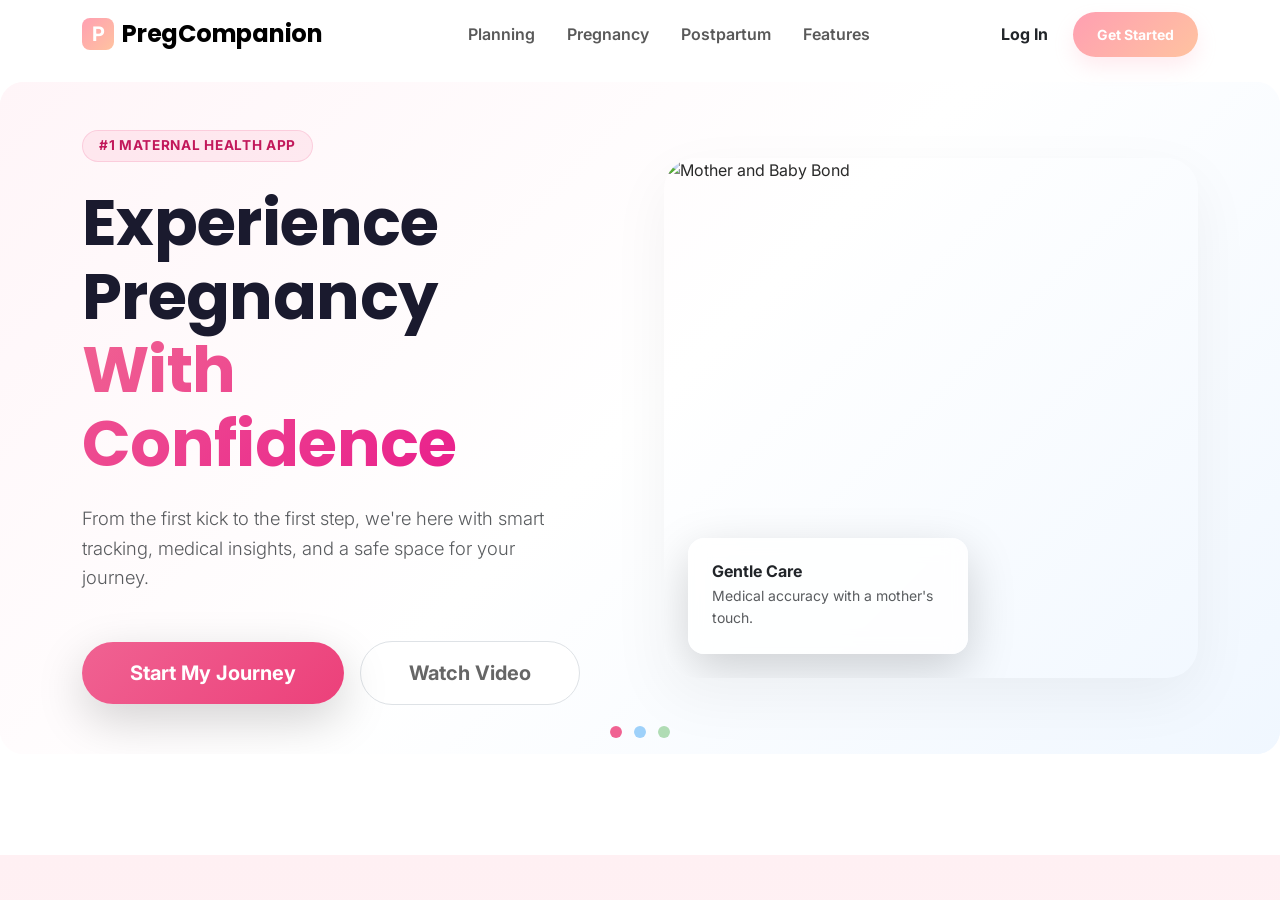
==== index.html @ f3d06909 "folder change" ====
<!DOCTYPE html>
<html lang="en">

<head>
    <meta charset="UTF-8">
    <meta name="viewport" content="width=device-width, initial-scale=1.0">
    <title>PregCompanion | Modern Maternal Health</title>

    <!-- Google Fonts -->
    <link rel="preconnect" href="https://fonts.googleapis.com">
    <link rel="preconnect" href="https://fonts.gstatic.com" crossorigin>
    <link href="https://fonts.googleapis.com/css2?family=Inter:wght@300;400;500;600;700;800&display=swap"
        rel="stylesheet">

    <!-- Stylesheets -->
    <link href="https://cdn.jsdelivr.net/npm/bootstrap@5.3.3/dist/css/bootstrap.min.css" rel="stylesheet">
    <link rel="stylesheet" href="https://cdn.jsdelivr.net/npm/bootstrap-icons@1.11.3/font/bootstrap-icons.min.css">
    <link rel="stylesheet" href="css/styles.css">
    <link rel="stylesheet" href="css/premium-theme.css">
    <link rel="stylesheet" href="css/floating-icons.css">
</head>

<body>
    <!-- Background Assets -->
    <div class="bg-blobs">
        <div class="blob blob-1"></div>
        <div class="blob blob-2"></div>
        <div class="blob blob-3"></div>
    </div>

    <!-- Floating Icons Background -->
    <div class="floating-icons-container">
        <!-- Using images as "3D" elements (or emoji/SVGs styled nicely) -->
        <span class="float-icon">🍼</span>
        <span class="float-icon">🧸</span>
        <span class="float-icon">👶</span>
        <span class="float-icon">🧷</span>
        <span class="float-icon">🦒</span>
        <span class="float-icon">🤱</span>
        <span class="float-icon">👣</span>
        <span class="float-icon">⭐</span>
    </div>

    <!-- Global Loader -->
    <div id="global-loader" class="loader-overlay d-flex">
        <div class="loader-content">
            <div class="loader-circle"></div>
            <div class="loader-text">PregCompanion</div>
        </div>
    </div>

    <!-- Top Navigation Bar (Premium Upgrade) -->
    <nav class="navbar navbar-expand-lg fixed-top navbar-premium px-3 d-none" id="mainNavbar">
        <div class="container-fluid container-nav max-width-1200 px-lg-5">
            <a class="navbar-brand poppins fw-bold site-nav-link d-flex align-items-center gap-2" href="#"
                data-page="home">
                <div class="logo-icon-sm">P</div>
                <span class="fs-4 d-none d-sm-inline">PregCompanion</span>
            </a>

            <button class="navbar-toggler border-0 shadow-none" type="button" data-bs-toggle="collapse"
                data-bs-target="#navbarSupportedContent">
                <i class="bi bi-grid-fill fs-3"></i>
            </button>

            <div class="collapse navbar-collapse" id="navbarSupportedContent">
                <ul class="navbar-nav mx-auto mb-2 mb-lg-0 gap-lg-4">
                    <li class="nav-item">
                        <a class="nav-link fw-semibold site-nav-link active" href="#" data-page="home">Overview</a>
                    </li>
                    <li class="nav-item">
                        <a class="nav-link fw-semibold site-nav-link" href="#" data-page="calendar">Calendar</a>
                    </li>
                    <li class="nav-item">
                        <a class="nav-link fw-semibold site-nav-link" href="#" data-page="tracker">Trackers</a>
                    </li>
                    <li class="nav-item">
                        <a class="nav-link fw-semibold site-nav-link" href="#" data-page="insights">Insights</a>
                    </li>
                    <li class="nav-item">
                        <a class="nav-link fw-semibold site-nav-link" href="#" data-page="resources">Knowledge</a>
                    </li>
                    <li class="nav-item">
                        <a class="nav-link fw-semibold site-nav-link" href="#" data-page="profile">Profile</a>
                    </li>
                </ul>

                <div class="d-flex align-items-center gap-3">
                    <button class="theme-toggle" title="Toggle Theme">
                        <i class="bi bi-moon-stars-fill"></i>
                    </button>
                    <button class="btn btn-premium btn-sm px-4"
                        onclick="if(confirm('Log out and clear session?')){localStorage.clear(); location.reload();}">
                        Log Out
                    </button>
                </div>
            </div>
        </div>
    </nav>



    <!-- Onboarding Overlay -->
    <div id="onboarding-host" class="d-none"
        style="position:fixed;inset:0;z-index:2000;background:var(--bg-color);overflow-y:auto;">

        <!-- Landing Nav (Always Visible) -->
        <nav class="navbar navbar-expand-lg fixed-top navbar-premium scrolled" style="z-index: 2010;">
            <div class="container">
                <a class="navbar-brand fw-bold d-flex align-items-center gap-2" href="#" onclick="obNext(1)">
                    <div class="logo-icon-sm" style="background: var(--primary-gradient); color: white;">P</div>
                    <span class="fs-4 poppins tracking-tight">PregCompanion</span>
                </a>

                <button class="navbar-toggler border-0 shadow-none" type="button" data-bs-toggle="collapse"
                    data-bs-target="#landingNavbar">
                    <span class="navbar-toggler-icon"></span>
                </button>

                <div class="collapse navbar-collapse" id="landingNavbar">
                    <ul class="navbar-nav mx-auto mb-2 mb-lg-0 gap-lg-3">
                        <li class="nav-item">
                            <a class="nav-link fw-semibold" href="javascript:void(0)"
                                onclick="obSelectStageAndNext('planning')">Planning</a>
                        </li>
                        <li class="nav-item">
                            <a class="nav-link fw-semibold" href="javascript:void(0)"
                                onclick="obSelectStageAndNext('pregnancy')">Pregnancy</a>
                        </li>
                        <li class="nav-item">
                            <a class="nav-link fw-semibold" href="javascript:void(0)"
                                onclick="obSelectStageAndNext('postpartum')">Postpartum</a>
                        </li>
                        <li class="nav-item">
                            <a class="nav-link fw-semibold" href="#features-section">Features</a>
                        </li>
                    </ul>

                    <div class="d-flex align-items-center gap-3">
                        <button onclick="obNext(2)"
                            class="btn btn-link text-decoration-none fw-bold text-dark p-0 me-2">Log In</button>
                        <button onclick="obNext(2)" class="btn btn-premium btn-sm px-4">Get Started</button>
                    </div>
                </div>
            </div>
        </nav>

        <!-- Step 1: Landing Page (Full Width) -->
        <div class="onboarding-step w-100" id="ob-step-1">



            <!-- Hero Section (Split Layout Carousel) -->
            <header class="hero-wrapper site-page"
                style="min-height:95vh; padding-top: 60px; display: flex; align-items: center; background: white;">

                <div id="obHeroCarousel" class="carousel slide carousel-fade w-100 h-100" data-bs-ride="carousel">
                    <div class="carousel-indicators" style="bottom: -10px;">
                        <button type="button" data-bs-target="#obHeroCarousel" data-bs-slide-to="0" class="active"
                            aria-current="true"
                            style="background-color: #f06292; width: 12px; height: 12px; border-radius: 50%; margin: 0 6px;"></button>
                        <button type="button" data-bs-target="#obHeroCarousel" data-bs-slide-to="1"
                            style="background-color: #42a5f5; width: 12px; height: 12px; border-radius: 50%; margin: 0 6px;"></button>
                        <button type="button" data-bs-target="#obHeroCarousel" data-bs-slide-to="2"
                            style="background-color: #66bb6a; width: 12px; height: 12px; border-radius: 50%; margin: 0 6px;"></button>
                    </div>

                    <div class="carousel-inner h-100">
                        <!-- Slide 1 -->
                        <div class="carousel-item active"
                            style="background: linear-gradient(135deg, #fff5f8 0%, #ffffff 50%, #f0f7ff 100%);">
                            <div class="container">
                                <div class="row align-items-center g-5 py-5" style="min-height: 80vh;">
                                    <div class="col-lg-6 text-start">
                                        <div class="d-inline-block px-3 py-1 rounded-pill mb-4 reveal-text"
                                            style="background:rgba(240, 98, 146, 0.1);color:#c2185b;font-size:0.85rem;font-weight:700;letter-spacing:0.05em; border: 1px solid rgba(240, 98, 146, 0.2);">
                                            #1 MATERNAL HEALTH APP</div>
                                        <h1 class="display-3 fw-bold mb-4 reveal-text reveal-delay-1"
                                            style="color:#1a1a2e;line-height:1.15;">
                                            Experience Pregnancy
                                            <br><span
                                                style="background:linear-gradient(135deg,#f06292,#e91e8c);-webkit-background-clip:text;-webkit-text-fill-color:transparent;">With
                                                Confidence</span>
                                        </h1>
                                        <p class="lead text-muted mb-5 pe-lg-5 reveal-text reveal-delay-2"
                                            style="font-size: 1.15rem; line-height: 1.6;">From the first kick to the
                                            first step,
                                            we're here with smart tracking, medical insights, and a safe space for your
                                            journey.</p>
                                        <div
                                            class="d-flex gap-3 flex-wrap align-items-center reveal-text reveal-delay-3">
                                            <button onclick="obNext(2)"
                                                class="btn btn-lg text-white rounded-pill px-5 py-3 shadow-lg btn-shimmer"
                                                style="background:linear-gradient(135deg,#f06292,#ec407a);border:none; font-weight: 700;">Start
                                                My Journey</button>
                                            <button class="btn btn-lg btn-white border rounded-pill px-5 py-3 fw-bold"
                                                style="color: #666;">Watch
                                                Video</button>
                                        </div>
                                    </div>
                                    <div class="col-lg-6 d-none d-lg-block">
                                        <div class="shadow-premium overflow-hidden rounded-5 position-relative"
                                            style="height: 520px;">
                                            <img src="https://img.freepik.com/free-photo/trimester-pregnant-woman_53876-139514.jpg"
                                                class="d-block w-100 h-100 object-fit-cover" alt="Mother and Baby Bond">
                                            <div class="position-absolute bottom-0 start-0 m-4 p-4 glass-card rounded-4 border-0 shadow-lg"
                                                style="max-width: 280px; background: rgba(255, 255, 255, 0.8); backdrop-filter: blur(10px);">
                                                <h6 class="fw-bold mb-1 text-dark">Gentle Care</h6>
                                                <p class="small mb-0 text-muted">Medical accuracy with a mother's touch.
                                                </p>
                                            </div>
                                        </div>
                                    </div>
                                </div>
                            </div>
                        </div>

                        <!-- Slide 2 -->
                        <div class="carousel-item"
                            style="background: linear-gradient(135deg, #f0f7ff 0%, #ffffff 50%, #fff5f8 100%);">
                            <div class="container">
                                <div class="row align-items-center g-5 py-5" style="min-height: 80vh;">
                                    <div class="col-lg-6 text-start">
                                        <div class="d-inline-block px-3 py-1 rounded-pill mb-4"
                                            style="background:rgba(66, 165, 245, 0.1);color:#1976d2;font-size:0.85rem;font-weight:700;letter-spacing:0.05em; border: 1px solid rgba(66, 165, 245, 0.2);">
                                            PERSONALIZED TRACKING</div>
                                        <h1 class="display-3 fw-bold mb-4" style="color:#1a1a2e;line-height:1.15;">Track
                                            Your Journey
                                            <br><span
                                                style="background:linear-gradient(135deg,#42a5f5,#1976d2);-webkit-background-clip:text;-webkit-text-fill-color:transparent;">With
                                                Precision</span>
                                        </h1>
                                        <p class="lead text-muted mb-5 pe-lg-5"
                                            style="font-size: 1.15rem; line-height: 1.6;">Follow your baby's growth
                                            week-by-week
                                            with beautiful imagery and medically-accurate updates tailored to your
                                            unique stage.</p>
                                        <div class="d-flex gap-3 flex-wrap align-items-center">
                                            <button onclick="obNext(2)"
                                                class="btn btn-lg text-white rounded-pill px-5 py-3 shadow-lg"
                                                style="background:linear-gradient(135deg,#1976d2,#1565c0);border:none; font-weight: 700;">Explore
                                                Features</button>
                                            <button class="btn btn-lg btn-white border rounded-pill px-5 py-3 fw-bold"
                                                style="color: #666;">See
                                                UI Demo</button>
                                        </div>
                                    </div>
                                    <div class="col-lg-6 d-none d-lg-block">
                                        <div class="shadow-premium overflow-hidden rounded-5 position-relative"
                                            style="height: 520px;">
                                            <img src="https://images.unsplash.com/photo-1519689680058-324335c77eba?auto=format&fit=crop&w=1200&q=80"
                                                class="d-block w-100 h-100 object-fit-cover" alt="Pregnancy Journey">
                                            <div class="position-absolute bottom-0 start-0 m-4 p-4 glass-card rounded-4 border-0 shadow-lg"
                                                style="max-width: 280px; background: rgba(255, 255, 255, 0.8); backdrop-filter: blur(10px);">
                                                <h6 class="fw-bold mb-1 text-dark">Your Journey</h6>
                                                <p class="small mb-0 text-muted">Every milestone, beautifully tracked.
                                                </p>
                                            </div>
                                        </div>
                                    </div>
                                </div>
                            </div>
                        </div>

                        <!-- Slide 3 -->
                        <div class="carousel-item"
                            style="background: linear-gradient(135deg, #f1f8e9 0%, #ffffff 50%, #f0f7ff 100%);">
                            <div class="container">
                                <div class="row align-items-center g-5 py-5" style="min-height: 80vh;">
                                    <div class="col-lg-6 text-start">
                                        <div class="d-inline-block px-3 py-1 rounded-pill mb-4"
                                            style="background:rgba(102, 187, 106, 0.1);color:#2e7d32;font-size:0.85rem;font-weight:700;letter-spacing:0.05em; border: 1px solid rgba(102, 187, 106, 0.2);">
                                            TRUSTED CLINICAL DATA</div>
                                        <h1 class="display-3 fw-bold mb-4" style="color:#1a1a2e;line-height:1.15;">
                                            Expert
                                            Guidance
                                            <br><span
                                                style="background:linear-gradient(135deg,#66bb6a,#2e7d32);-webkit-background-clip:text;-webkit-text-fill-color:transparent;">For
                                                Peace of Mind</span>
                                        </h1>
                                        <p class="lead text-muted mb-5 pe-lg-5"
                                            style="font-size: 1.15rem; line-height: 1.6;">Access professional health
                                            advice and
                                            maintain a secure health vault for your scans and lab reports throughout
                                            your entire journey.</p>
                                        <div class="d-flex gap-3 flex-wrap align-items-center">
                                            <button onclick="obNext(2)"
                                                class="btn btn-lg text-white rounded-pill px-5 py-3 shadow-lg"
                                                style="background:linear-gradient(135deg,#2e7d32,#1b5e20);border:none; font-weight: 700;">Get
                                                Started Now</button>
                                            <button class="btn btn-lg btn-white border rounded-pill px-5 py-3 fw-bold"
                                                style="color: #666;">Clinical
                                                FAQ</button>
                                        </div>
                                    </div>
                                    <div class="col-lg-6 d-none d-lg-block">
                                        <div class="shadow-premium overflow-hidden rounded-5 position-relative"
                                            style="height: 520px;">
                                            <img src="https://img.freepik.com/free-vector/hand-drawn-fetal-development-infographic_23-2149204358.jpg"
                                                class="d-block w-100 h-100 object-fit-cover" alt="Clinical Insight">
                                            <div class="position-absolute bottom-0 start-0 m-4 p-4 glass-card rounded-4 border-0 shadow-lg"
                                                style="max-width: 280px; background: rgba(255, 255, 255, 0.8); backdrop-filter: blur(10px);">
                                                <h6 class="fw-bold mb-1 text-dark">Clinical Insight</h6>
                                                <p class="small mb-0 text-muted">Trusted by professionals, loved by
                                                    families.</p>
                                            </div>
                                        </div>
                                    </div>
                                </div>
                            </div>
                        </div>
                    </div>
                </div>
            </header>

            <!-- Free Tools Section -->
            <section class="py-5" style="background: linear-gradient(to bottom, #fff0f3 0%, #ffffff 100%);">
                <div class="container py-4">
                    <div class="text-center mb-5">
                        <h2 class="fw-bold mb-2">Free Pregnancy Tools</h2>
                        <p class="text-muted">Smart calculators you can use instantly.</p>
                    </div>
                    <div class="row g-4 justify-content-center">
                        <div class="col-6 col-md-4 col-lg-3">
                            <div class="bg-white p-4 rounded-4 shadow-sm text-center h-100 tool-card-glow"
                                onclick="Companion.UI.Calculators.DueDate.open()"
                                style="cursor:pointer; transition: transform 0.2s;"
                                onmouseover="this.style.transform='translateY(-5px)'"
                                onmouseout="this.style.transform='translateY(0)'">
                                <div class="mb-3 text-primary d-inline-block p-3 rounded-circle bg-soft-primary">
                                    <i class="bi bi-calendar-event fs-2"></i>
                                </div>
                                <h5 class="fw-bold text-dark mb-1">Due Date</h5>
                                <div class="small text-muted">Find your EDD</div>
                            </div>
                        </div>
                        <div class="col-6 col-md-4 col-lg-3">
                            <div class="bg-white p-4 rounded-4 shadow-sm text-center h-100 tool-card-glow"
                                onclick="Companion.UI.Calculators.Ovulation.open()"
                                style="cursor:pointer; transition: transform 0.2s;"
                                onmouseover="this.style.transform='translateY(-5px)'"
                                onmouseout="this.style.transform='translateY(0)'">
                                <div class="mb-3 text-purple d-inline-block p-3 rounded-circle bg-soft-purple">
                                    <i class="bi bi-flower1 fs-2"></i>
                                </div>
                                <h5 class="fw-bold text-dark mb-1">Ovulation</h5>
                                <div class="small text-muted">Fertile window</div>
                            </div>
                        </div>
                        <div class="col-6 col-md-4 col-lg-3">
                            <div class="bg-white p-4 rounded-4 shadow-sm text-center h-100 tool-card-glow"
                                onclick="Companion.UI.Calculators.Weight.open()"
                                style="cursor:pointer; transition: transform 0.2s;"
                                onmouseover="this.style.transform='translateY(-5px)'"
                                onmouseout="this.style.transform='translateY(0)'">
                                <div class="mb-3 text-success d-inline-block p-3 rounded-circle bg-soft-success">
                                    <i class="bi bi-speedometer2 fs-2"></i>
                                </div>
                                <h5 class="fw-bold text-dark mb-1">Weight Gain</h5>
                                <div class="small text-muted">BMI Tracker</div>
                            </div>
                        </div>
                        <div class="col-6 col-md-4 col-lg-3">
                            <div class="bg-white p-4 rounded-4 shadow-sm text-center h-100 tool-card-glow"
                                onclick="Companion.UI.Calculators.Contraction.open()"
                                style="cursor:pointer; transition: transform 0.2s;"
                                onmouseover="this.style.transform='translateY(-5px)'"
                                onmouseout="this.style.transform='translateY(0)'">
                                <div class="mb-3 text-danger d-inline-block p-3 rounded-circle bg-soft-danger">
                                    <i class="bi bi-stopwatch fs-2"></i>
                                </div>
                                <h5 class="fw-bold text-dark mb-1">Timer</h5>
                                <div class="small text-muted">Contractions</div>
                            </div>
                        </div>
                        <div class="col-6 col-md-4 col-lg-3">
                            <div class="bg-white p-4 rounded-4 shadow-sm text-center h-100 tool-card-glow"
                                onclick="Companion.UI.Calculators.WeekTracker.open()"
                                style="cursor:pointer; transition: transform 0.2s;"
                                onmouseover="this.style.transform='translateY(-5px)'"
                                onmouseout="this.style.transform='translateY(0)'">
                                <div class="mb-3 text-purple d-inline-block p-3 rounded-circle bg-soft-purple"
                                    style="color:#9c27b0 !important;">
                                    <i class="bi bi-clock-history fs-2"></i>
                                </div>
                                <h5 class="fw-bold text-dark mb-1">Week Tracker</h5>
                                <div class="small text-muted">Ages & Stages</div>
                            </div>
                        </div>
                        <div class="col-6 col-md-4 col-lg-3">
                            <div class="bg-white p-4 rounded-4 shadow-sm text-center h-100 tool-card-glow"
                                onclick="Companion.UI.Calculators.IVF.open()"
                                style="cursor:pointer; transition: transform 0.2s;"
                                onmouseover="this.style.transform='translateY(-5px)'"
                                onmouseout="this.style.transform='translateY(0)'">
                                <div class="mb-3 text-info d-inline-block p-3 rounded-circle"
                                    style="background-color:rgba(0, 172, 193, 0.1); color:#00acc1 !important;">
                                    <i class="bi bi-magic fs-2"></i>
                                </div>
                                <h5 class="fw-bold text-dark mb-1">IVF Due</h5>
                                <div class="small text-muted">Transfer date</div>
                            </div>
                        </div>
                        <div class="col-6 col-md-4 col-lg-3">
                            <div class="bg-white p-4 rounded-4 shadow-sm text-center h-100 tool-card-glow"
                                onclick="Companion.UI.Calculators.HCG.open()"
                                style="cursor:pointer; transition: transform 0.2s;"
                                onmouseover="this.style.transform='translateY(-5px)'"
                                onmouseout="this.style.transform='translateY(0)'">
                                <div class="mb-3 text-danger d-inline-block p-3 rounded-circle bg-soft-danger">
                                    <i class="bi bi-graph-up-arrow fs-2"></i>
                                </div>
                                <h5 class="fw-bold text-dark mb-1">hCG Growth</h5>
                                <div class="small text-muted">Doubling time</div>
                            </div>
                        </div>
                        <div class="col-6 col-md-4 col-lg-3">
                            <div class="bg-white p-4 rounded-4 shadow-sm text-center h-100 tool-card-glow"
                                onclick="Companion.UI.Calculators.SafePeriod.open()"
                                style="cursor:pointer; transition: transform 0.2s;"
                                onmouseover="this.style.transform='translateY(-5px)'"
                                onmouseout="this.style.transform='translateY(0)'">
                                <div class="mb-3 text-success d-inline-block p-3 rounded-circle"
                                    style="background-color:rgba(46, 125, 50, 0.1); color:#2e7d32 !important;">
                                    <i class="bi bi-shield-check fs-2"></i>
                                </div>
                                <h5 class="fw-bold text-dark mb-1">Safe Period</h5>
                                <div class="small text-muted">Tracking safety</div>
                            </div>
                        </div>
                        <div class="col-6 col-md-4 col-lg-3">
                            <div class="bg-white p-4 rounded-4 shadow-sm text-center h-100 tool-card-glow"
                                onclick="Companion.UI.Calculators.Conception.open()"
                                style="cursor:pointer; transition: transform 0.2s;"
                                onmouseover="this.style.transform='translateY(-5px)'"
                                onmouseout="this.style.transform='translateY(0)'">
                                <div class="mb-3 text-teal d-inline-block p-3 rounded-circle bg-soft-teal"
                                    style="color:#009688 !important;">
                                    <i class="bi bi-stars fs-2"></i>
                                </div>
                                <h5 class="fw-bold text-dark mb-1">Conception</h5>
                                <div class="small text-muted">Find the date</div>
                            </div>
                        </div>
                        <div class="col-6 col-md-4 col-lg-3">
                            <div class="bg-white p-4 rounded-4 shadow-sm text-center h-100 tool-card-glow"
                                onclick="Companion.UI.Tools.FetalDev.open()"
                                style="cursor:pointer; transition: transform 0.2s;"
                                onmouseover="this.style.transform='translateY(-5px)'"
                                onmouseout="this.style.transform='translateY(0)'">
                                <div class="mb-3 text-pink d-inline-block p-3 rounded-circle bg-soft-pink"
                                    style="color:#ff6b6b !important;">
                                    <i class="bi bi-heart-fill fs-2"></i>
                                </div>
                                <h5 class="fw-bold text-dark mb-1">Explorer</h5>
                                <div class="small text-muted">Weekly milestones</div>
                            </div>
                        </div>
                        <div class="col-6 col-md-4 col-lg-3">
                            <div class="bg-white p-4 rounded-4 shadow-sm text-center h-100 tool-card-glow"
                                onclick="Companion.UI.Tools.KickCounter.open()"
                                style="cursor:pointer; transition: transform 0.2s;"
                                onmouseover="this.style.transform='translateY(-5px)'"
                                onmouseout="this.style.transform='translateY(0)'">
                                <div class="mb-3 text-coral d-inline-block p-3 rounded-circle bg-soft-coral"
                                    style="color:#ff7e5f !important;">
                                    <i class="bi bi-heart-pulse-fill fs-2"></i>
                                </div>
                                <h5 class="fw-bold text-dark mb-1">Kick Counter</h5>
                                <div class="small text-muted">Track fetal movement</div>
                            </div>
                        </div>
                        <div class="col-6 col-md-4 col-lg-3">
                            <div class="bg-white p-4 rounded-4 shadow-sm text-center h-100 tool-card-glow"
                                onclick="Companion.UI.Tools.PeriodTracker.open()"
                                style="cursor:pointer; transition: transform 0.2s;"
                                onmouseover="this.style.transform='translateY(-5px)'"
                                onmouseout="this.style.transform='translateY(0)'">
                                <div class="mb-3 text-rose d-inline-block p-3 rounded-circle bg-soft-rose"
                                    style="color:#f06292 !important;">
                                    <i class="bi bi-calendar-heart fs-2"></i>
                                </div>
                                <h5 class="fw-bold text-dark mb-1">Period Tracker</h5>
                                <div class="small text-muted">Cycle & Ovulation</div>
                            </div>
                        </div>
                        <div class="col-6 col-md-4 col-lg-3">
                            <div class="bg-white p-4 rounded-4 shadow-sm text-center h-100 tool-card-glow"
                                onclick="Companion.UI.Calculators.Biometry.open()"
                                style="cursor:pointer; transition: transform 0.2s;"
                                onmouseover="this.style.transform='translateY(-5px)'"
                                onmouseout="this.style.transform='translateY(0)'">
                                <div class="mb-3 text-indigo d-inline-block p-3 rounded-circle bg-soft-indigo"
                                    style="color:#6610f2 !important;">
                                    <i class="bi bi-rulers fs-2"></i>
                                </div>
                                <h5 class="fw-bold text-dark mb-1">Fetal Scans</h5>
                                <div class="small text-muted">Weight estimate</div>
                            </div>
                        </div>
                        <div class="col-6 col-md-4 col-lg-3">
                            <div class="bg-white p-4 rounded-4 shadow-sm text-center h-100 tool-card-glow"
                                onclick="Companion.UI.Tools.BishopScore.open()"
                                style="cursor:pointer; transition: transform 0.2s;"
                                onmouseover="this.style.transform='translateY(-5px)'"
                                onmouseout="this.style.transform='translateY(0)'">
                                <div class="mb-3 text-purple d-inline-block p-3 rounded-circle bg-soft-purple"
                                    style="color:#4527a0 !important;">
                                    <i class="bi bi-clipboard-pulse fs-2"></i>
                                </div>
                                <h5 class="fw-bold text-dark mb-1">Bishop Score</h5>
                                <div class="small text-muted">Labor readiness</div>
                            </div>
                        </div>
                        <div class="col-6 col-md-4 col-lg-3">
                            <div class="bg-white p-4 rounded-4 shadow-sm text-center h-100 tool-card-glow"
                                onclick="Companion.UI.Tools.VBACCalc.open()"
                                style="cursor:pointer; transition: transform 0.2s;"
                                onmouseover="this.style.transform='translateY(-5px)'"
                                onmouseout="this.style.transform='translateY(0)'">
                                <div class="mb-3 text-navy d-inline-block p-3 rounded-circle bg-soft-navy"
                                    style="color:#1a237e !important;">
                                    <i class="bi bi-shield-check fs-2"></i>
                                </div>
                                <h5 class="fw-bold text-dark mb-1">VBAC Predictor</h5>
                                <div class="small text-muted">Success chances</div>
                            </div>
                        </div>
                        <div class="col-6 col-md-4 col-lg-3">
                            <div class="bg-white p-4 rounded-4 shadow-sm text-center h-100 tool-card-glow"
                                onclick="Companion.UI.Tools.BMI.open()"
                                style="cursor:pointer; transition: transform 0.2s;"
                                onmouseover="this.style.transform='translateY(-5px)'"
                                onmouseout="this.style.transform='translateY(0)'">
                                <div class="mb-3 text-mint d-inline-block p-3 rounded-circle bg-soft-mint"
                                    style="color:#26a69a !important;">
                                    <i class="bi bi-activity fs-2"></i>
                                </div>
                                <h5 class="fw-bold text-dark mb-1">BMI Calculator</h5>
                                <div class="small text-muted">Check health range</div>
                            </div>
                        </div>
                        <div class="col-6 col-md-4 col-lg-3">
                            <div class="bg-white p-4 rounded-4 shadow-sm text-center h-100 tool-card-glow"
                                onclick="Companion.UI.Tools.BMR.open()"
                                style="cursor:pointer; transition: transform 0.2s;"
                                onmouseover="this.style.transform='translateY(-5px)'"
                                onmouseout="this.style.transform='translateY(0)'">
                                <div class="mb-3 text-orange d-inline-block p-3 rounded-circle bg-soft-orange"
                                    style="color:#ff9800 !important;">
                                    <i class="bi bi-fire fs-2"></i>
                                </div>
                                <h5 class="fw-bold text-dark mb-1">BMR Tool</h5>
                                <div class="small text-muted">Metabolic rate</div>
                            </div>
                        </div>
                        <div class="col-6 col-md-4 col-lg-3">
                            <div class="bg-white p-4 rounded-4 shadow-sm text-center h-100 tool-card-glow"
                                onclick="Companion.UI.Tools.TDEE.open()"
                                style="cursor:pointer; transition: transform 0.2s;"
                                onmouseover="this.style.transform='translateY(-5px)'"
                                onmouseout="this.style.transform='translateY(0)'">
                                <div class="mb-3 text-sunset d-inline-block p-3 rounded-circle bg-soft-sunset"
                                    style="color:#ff5722 !important;">
                                    <i class="bi bi-lightning-charge fs-2"></i>
                                </div>
                                <h5 class="fw-bold text-dark mb-1">TDEE Tool</h5>
                                <div class="small text-muted">Daily energy</div>
                            </div>
                        </div>
                        <div class="col-6 col-md-4 col-lg-3">
                            <div class="bg-white p-4 rounded-4 shadow-sm text-center h-100 tool-card-glow"
                                onclick="Companion.UI.Tools.CalorieGoal.open()"
                                style="cursor:pointer; transition: transform 0.2s;"
                                onmouseover="this.style.transform='translateY(-5px)'"
                                onmouseout="this.style.transform='translateY(0)'">
                                <div class="mb-3 text-teal d-inline-block p-3 rounded-circle bg-soft-teal"
                                    style="color:#009688 !important;">
                                    <i class="bi bi-bullseye fs-2"></i>
                                </div>
                                <h5 class="fw-bold text-dark mb-1">Health Goal</h5>
                                <div class="small text-muted">Calorie target</div>
                            </div>
                        </div>
                        <div class="col-6 col-md-4 col-lg-3">
                            <div class="bg-white p-4 rounded-4 shadow-sm text-center h-100 tool-card-glow"
                                onclick="Companion.UI.Tools.IBW.open()"
                                style="cursor:pointer; transition: transform 0.2s;"
                                onmouseover="this.style.transform='translateY(-5px)'"
                                onmouseout="this.style.transform='translateY(0)'">
                                <div class="mb-3 text-indigo d-inline-block p-3 rounded-circle bg-soft-indigo"
                                    style="color:#3f51b5 !important;">
                                    <i class="bi bi-person-check fs-2"></i>
                                </div>
                                <h5 class="fw-bold text-dark mb-1">Ideal Weight</h5>
                                <div class="small text-muted">Target estimate</div>
                            </div>
                        </div>
                        <div class="col-6 col-md-4 col-lg-3">
                            <div class="bg-white p-4 rounded-4 shadow-sm text-center h-100 tool-card-glow"
                                onclick="Companion.UI.Tools.WHR.open()"
                                style="cursor:pointer; transition: transform 0.2s;"
                                onmouseover="this.style.transform='translateY(-5px)'"
                                onmouseout="this.style.transform='translateY(0)'">
                                <div class="mb-3 text-emerald d-inline-block p-3 rounded-circle bg-soft-emerald"
                                    style="color:#10b981 !important;">
                                    <i class="bi bi-person-bounding-box fs-2"></i>
                                </div>
                                <h5 class="fw-bold text-dark mb-1">Body Ratio</h5>
                                <div class="small text-muted">WHR check</div>
                            </div>
                        </div>
                        <div class="col-6 col-md-4 col-lg-3">
                            <div class="bg-white p-4 rounded-4 shadow-sm text-center h-100"
                                onclick="Companion.UI.Tools.Macros.open()"
                                style="cursor:pointer; transition: transform 0.2s;"
                                onmouseover="this.style.transform='translateY(-5px)'"
                                onmouseout="this.style.transform='translateY(0)'">
                                <div class="mb-3 text-rose d-inline-block p-3 rounded-circle bg-soft-rose"
                                    style="color:#e91e63 !important;">
                                    <i class="bi bi-pie-chart fs-2"></i>
                                </div>
                                <h5 class="fw-bold text-dark mb-1">Macro Split</h5>
                                <div class="small text-muted">Diet nutrition</div>
                            </div>
                        </div>
                        <div class="col-6 col-md-4 col-lg-3">
                            <div class="bg-white p-4 rounded-4 shadow-sm text-center h-100"
                                onclick="Companion.UI.Tools.Hydration.open()"
                                style="cursor:pointer; transition: transform 0.2s;"
                                onmouseover="this.style.transform='translateY(-5px)'"
                                onmouseout="this.style.transform='translateY(0)'">
                                <div class="mb-3 text-blue d-inline-block p-3 rounded-circle bg-soft-blue"
                                    style="color:#2196f3 !important;">
                                    <i class="bi bi-droplet-half fs-2"></i>
                                </div>
                                <h5 class="fw-bold text-dark mb-1">Water Tracker</h5>
                                <div class="small text-muted">Daily hydration</div>
                            </div>
                        </div>
                        <div class="col-6 col-md-4 col-lg-3">
                            <div class="bg-white p-4 rounded-4 shadow-sm text-center h-100"
                                onclick="Companion.UI.Tools.BP.open()"
                                style="cursor:pointer; transition: transform 0.2s;"
                                onmouseover="this.style.transform='translateY(-5px)'"
                                onmouseout="this.style.transform='translateY(0)'">
                                <div class="mb-3 text-blood d-inline-block p-3 rounded-circle bg-soft-blood"
                                    style="color:#d32f2f !important;">
                                    <i class="bi bi-heart-pulse-fill fs-2"></i>
                                </div>
                                <h5 class="fw-bold text-dark mb-1">BP Checker</h5>
                                <div class="small text-muted">Health category</div>
                            </div>
                        </div>
                        <div class="col-6 col-md-4 col-lg-3">
                            <div class="bg-white p-4 rounded-4 shadow-sm text-center h-100"
                                onclick="Companion.UI.Tools.TargetHR.open()"
                                style="cursor:pointer; transition: transform 0.2s;"
                                onmouseover="this.style.transform='translateY(-5px)'"
                                onmouseout="this.style.transform='translateY(0)'">
                                <div class="mb-3 text-pulse d-inline-block p-3 rounded-circle bg-soft-pulse"
                                    style="color:#ff1744 !important;">
                                    <i class="bi bi-activity fs-2"></i>
                                </div>
                                <h5 class="fw-bold text-dark mb-1">Heart Zone</h5>
                                <div class="small text-muted">Intensity guide</div>
                            </div>
                        </div>
                        <div class="col-6 col-md-4 col-lg-3">
                            <div class="bg-white p-4 rounded-4 shadow-sm text-center h-100"
                                onclick="Companion.UI.Tools.StopBang.open()"
                                style="cursor:pointer; transition: transform 0.2s;"
                                onmouseover="this.style.transform='translateY(-5px)'"
                                onmouseout="this.style.transform='translateY(0)'">
                                <div class="mb-3 text-navy d-inline-block p-3 rounded-circle bg-soft-navy"
                                    style="color:#1a237e !important;">
                                    <i class="bi bi-moon-stars-fill fs-2"></i>
                                </div>
                                <h5 class="fw-bold text-dark mb-1">Sleep Apnea</h5>
                                <div class="small text-muted">Risk assessment</div>
                            </div>
                        </div>
                    </div>
                </div>
            </section>

            <!-- Features Grid -->
            <section class="py-5 bg-white" id="features-section">
                <div class="container py-5">
                    <div class="text-center mb-5">
                        <h2 class="fw-bold mb-3">Everything you need</h2>
                        <p class="text-muted">Designed by doctors, loved by moms.</p>
                    </div>
                    <div class="row g-4">
                        <div class="col-md-4">
                            <div class="p-4 rounded-4 h-100" style="background:#fff5f7;">
                                <div class="mb-3 d-inline-flex p-3 rounded-3 bg-white shadow-sm text-accent"><i
                                        class="bi bi-flower1 fs-3"></i></div>
                                <h4 class="fw-bold">Weekly Growth</h4>
                                <p class="text-muted mb-0">Visualise your baby's development with beautiful 3D
                                    illustrations and size comparisons.</p>
                            </div>
                        </div>
                        <div class="col-md-4">
                            <div class="p-4 rounded-4 h-100" style="background:#e3f2fd;">
                                <div class="mb-3 d-inline-flex p-3 rounded-3 bg-white shadow-sm text-primary"><i
                                        class="bi bi-clipboard-data fs-3"></i></div>
                                <h4 class="fw-bold">Smart Tracking</h4>
                                <p class="text-muted mb-0">Log symptoms, weight, kicks, and contractions. We'll alert
                                    you if anything needs attention.</p>
                            </div>
                        </div>
                        <div class="col-md-4">
                            <div class="p-4 rounded-4 h-100" style="background:#f3e5f5;">
                                <div class="mb-3 d-inline-flex p-3 rounded-3 bg-white shadow-sm text-purple"><i
                                        class="bi bi-shield-lock fs-3"></i></div>
                                <h4 class="fw-bold">100% Private</h4>
                                <p class="text-muted mb-0">Your health data is sensitive. That's why it stays on your
                                    device, simpler and safer.</p>
                            </div>
                        </div>
                    </div>
                </div>
            </section>

            <!-- Footer for Landing -->
            <footer class="py-4 bg-light text-center text-muted small">
                © 2026 PregCompanion. All rights reserved.
            </footer>
        </div>

        <!-- wrapper for centered modals -->
        <div id="ob-modal-wrapper" class="d-flex align-items-center justify-content-center w-100 min-vh-100 d-none"
            style="padding:2rem; background: radial-gradient(circle at 10% 20%, rgba(255, 159, 178, 0.05) 0%, transparent 40%), radial-gradient(circle at 90% 80%, rgba(195, 166, 255, 0.05) 0%, transparent 40%);">

            <!-- Step 2: Stage Selection -->
            <div class="onboarding-step d-none w-100 glass-card reveal-up" id="ob-step-2"
                style="max-width:520px; border:none; padding: 2.5rem;">
                <div class="text-center mb-4">
                    <div
                        style="color:#f06292;font-size:.85rem;font-weight:700;letter-spacing:.1em;margin-bottom:.5rem;">
                        STEP 1 OF 2</div>
                    <h2 style="font-size:1.6rem;font-weight:800;color:#1a1a2e;">Where are you in your journey?</h2>
                    <p style="color:#888;font-size:.9rem;">We'll personalize everything for you.</p>
                </div>
                <div class="d-flex flex-column gap-3 mb-4">
                    <div class="ob-stage-card" data-stage="planning" onclick="obSelectStage(this)">
                        <div class="ob-icon-box">
                            <i class="bi bi-stars"></i>
                        </div>
                        <div>
                            <div class="fw-bold">Pre-Conception / Planning</div>
                            <div class="text-secondary small">Trying to conceive, tracking ovulation</div>
                        </div>
                    </div>
                    <div class="ob-stage-card" data-stage="pregnancy" onclick="obSelectStage(this)">
                        <div class="ob-icon-box">
                            <i class="bi bi-heart-pulse-fill"></i>
                        </div>
                        <div>
                            <div class="fw-bold">Currently Pregnant</div>
                            <div class="text-secondary small">Track your pregnancy week by week</div>
                        </div>
                    </div>
                    <div class="ob-stage-card" data-stage="postpartum" onclick="obSelectStage(this)">
                        <div class="ob-icon-box">
                            <i class="bi bi-balloon-heart-fill"></i>
                        </div>
                        <div>
                            <div class="fw-bold">New Mom (Postpartum)</div>
                            <div class="text-secondary small">Baby is here, tracking recovery & baby</div>
                        </div>
                    </div>
                </div>
                <button onclick="obNext(3)" id="ob-stage-next" class="btn btn-premium w-100 py-3 mt-4"
                    style="opacity:.5;pointer-events:none;">
                    Continue <i class="bi bi-arrow-right ms-2"></i>
                </button>
            </div>

            <!-- Step 3: Dates -->
            <div class="onboarding-step d-none w-100 glass-card reveal-up" id="ob-step-3"
                style="max-width:520px; border:none; padding: 2.5rem;">
                <div class="text-center mb-4">
                    <div
                        style="color:#f06292;font-size:.85rem;font-weight:700;letter-spacing:.1em;margin-bottom:.5rem;">
                        STEP 2 OF 2</div>
                    <h2 style="font-size:1.6rem;font-weight:800;color:#1a1a2e;">Enter your dates</h2>
                    <p style="color:#888;font-size:.9rem;">We'll calculate your due date and current week.</p>
                </div>
                <div class="d-flex flex-column gap-4">
                    <div id="ob-lmp-group">
                        <label class="fw-bold small poppins text-uppercase tracking-wider mb-2 d-block">First Day of
                            Last Period (LMP)</label>
                        <input type="date" id="ob-lmp-input" class="form-control premium-input shadow-none"
                            oninput="obUpdateEDD()">
                        <div id="ob-edd-preview" class="mt-3 p-3 rounded-4"
                            style="background: rgba(255, 159, 178, 0.1); color: #c2185b; display:none;">
                            <i class="bi bi-calendar-check me-2"></i><span id="ob-edd-text" class="fw-bold">Due Date:
                                —</span>
                        </div>
                    </div>

                    <div id="ob-cycle-group">
                        <label class="fw-bold small poppins text-uppercase tracking-wider mb-2 d-block">Cycle Length
                            (Days)</label>
                        <input type="number" id="ob-cycle-input" class="form-control premium-input shadow-none"
                            value="28" oninput="obUpdateEDD()">
                    </div>

                    <div id="ob-birth-group" class="d-none">
                        <label class="fw-bold small poppins text-uppercase tracking-wider mb-2 d-block">Baby's Birth
                            Date</label>
                        <input type="date" id="ob-birth-input" class="form-control premium-input shadow-none">
                    </div>
                </div>

                <div class="d-flex gap-3 mt-5">
                    <button onclick="obNext(2)"
                        class="btn btn-light rounded-pill fw-bold py-3 flex-grow-1">Back</button>
                    <button onclick="obFinish()" class="btn btn-premium py-3 flex-grow-1">Finish Setup</button>
                </div>
            </div>
        </div>
    </div>

    <script>
        // Onboarding state
        let _obStage = null;

        function obNext(step) {
            // Hide all steps first
            document.querySelectorAll('.onboarding-step').forEach(el => el.classList.add('d-none'));

            // Logic for wrapper
            const wrapper = document.getElementById('ob-modal-wrapper');
            if (step === 1) {
                wrapper.classList.add('d-none');
                document.getElementById('ob-step-1').classList.remove('d-none');
            } else {
                wrapper.classList.remove('d-none');
                document.getElementById('ob-step-1').classList.add('d-none');
                document.getElementById('ob-step-' + step).classList.remove('d-none');
            }

            // Show/hide date fields based on stage
            if (step === 3) {
                const isPlanning = _obStage === 'planning';
                const isPostpartum = _obStage === 'postpartum';

                document.getElementById('ob-lmp-group').classList.add('d-none');
                document.getElementById('ob-cycle-group').classList.add('d-none');
                document.getElementById('ob-birth-group').classList.add('d-none');

                if (isPostpartum) {
                    document.getElementById('ob-birth-group').classList.remove('d-none');
                    document.querySelector('#ob-step-3 h2').textContent = 'When was baby born?';
                    document.querySelector('#ob-step-3 p').textContent = 'We\'ll track milestones based on age.';
                } else if (isPlanning) {
                    document.getElementById('ob-lmp-group').classList.remove('d-none');
                    document.getElementById('ob-cycle-group').classList.remove('d-none');
                    document.querySelector('#ob-step-3 h2').textContent = 'Cycle Details';
                    document.querySelector('#ob-step-3 p').textContent = 'We\'ll help you track your ovulation window.';
                } else {
                    // Pregnancy
                    document.getElementById('ob-lmp-group').classList.remove('d-none');
                    document.getElementById('ob-cycle-group').classList.remove('d-none');
                    document.querySelector('#ob-step-3 h2').textContent = 'Enter your dates';
                    document.querySelector('#ob-step-3 p').textContent = 'We\'ll calculate your due date.';
                }
            }
        }

        function obSelectStage(el) {
            document.querySelectorAll('.ob-stage-card').forEach(c => {
                c.classList.remove('selected');
            });
            el.classList.add('selected');
            _obStage = el.dataset.stage;
            const btn = document.getElementById('ob-stage-next');
            btn.style.opacity = '1';
            btn.style.pointerEvents = 'auto';
        }

        function obSelectStageAndNext(stage) {
            _obStage = stage;
            // Find the card and mark as selected for visual consistency if user goes back
            document.querySelectorAll('.ob-stage-card').forEach(c => {
                c.classList.remove('selected');
                if (c.dataset.stage === stage) c.classList.add('selected');
            });
            obNext(3);
        }

        function obUpdateEDD() {
            const lmp = document.getElementById('ob-lmp-input').value;
            const cycle = parseInt(document.getElementById('ob-cycle-input').value) || 28;
            if (!lmp) { document.getElementById('ob-edd-preview').style.display = 'none'; return; }
            const edd = dayjs(lmp).add(280 + (cycle - 28), 'day');
            document.getElementById('ob-edd-text').textContent = 'Due Date: ' + edd.format('MMMM D, YYYY');
            document.getElementById('ob-edd-preview').style.display = 'block';
        }

        function obFinish() {
            const lmp = document.getElementById('ob-lmp-input').value;
            const cycle = parseInt(document.getElementById('ob-cycle-input').value) || 28;
            const birthDate = document.getElementById('ob-birth-input').value;

            if (_obStage === 'pregnancy' && !lmp) {
                document.getElementById('ob-lmp-input').style.border = '2px solid #f06292';
                document.getElementById('ob-lmp-input').focus();
                return;
            }

            if (_obStage === 'postpartum' && !birthDate) {
                document.getElementById('ob-birth-input').style.border = '2px solid #f06292';
                document.getElementById('ob-birth-input').focus();
                return;
            }

            const profile = {
                stage: _obStage || 'pregnancy',
                lmp: lmp || dayjs().format('YYYY-MM-DD'),
                cycle: cycle,
                birthDate: birthDate,
                name: '',
                setupDate: new Date().toISOString()
            };

            // Set the mode first so the profile is saved under the right key
            Companion.Data.setMode(_obStage || 'pregnancy');
            Companion.Data.save('profile', profile);

            // Hide onboarding, show app
            document.getElementById('onboarding-host').classList.add('d-none');
            document.getElementById('main-content').classList.remove('d-none');
            document.getElementById('hero-banner').classList.add('d-none');
            document.getElementById('hero-banner').classList.remove('active');
            document.getElementById('mainNavbar').classList.remove('d-none');
            document.querySelector('footer.site-footer')?.classList.remove('d-none');

            // Load the dashboard
            Companion.Dashboard.loadCompanion(profile);
        }
    </script>




    <main id="main-content" class="d-none">

        <!-- HOMEPAGE -->
        <section id="page-home" class="site-page">
            <div class="site-wrapper pt-5 pb-3" style="padding-top:5rem!important">
                <div id="alert-host"></div>
                <div class="d-flex justify-content-between align-items-end mb-4 reveal-up">
                    <div class="d-flex align-items-center gap-3">
                        <div>
                            <div class="subtitle text-accent mb-2">Good Afternoon, <span id="home-user-name">Amma</span>
                            </div>
                            <h1 class="fw-bold mb-0">Your Pregnancy <span class="text-accent">Overview</span></h1>
                        </div>
                        <button
                            class="btn btn-soft-primary rounded-circle p-3 d-flex align-items-center justify-content-center site-nav-link"
                            data-page="profile" style="width: 50px; height: 50px;" title="Settings">
                            <i class="bi bi-gear-fill fs-4"></i>
                        </button>
                    </div>
                </div>
            </div>

            <div class="site-wrapper section-padding">
                <!-- Pregnancy Status & Mini Calendar -->
                <div class="row g-4 mb-5 reveal-up">
                    <div class="col-lg-4">
                        <div class="premium-card p-4 h-100 text-center text-lg-start">
                            <div class="subtitle mb-2">Daily Progress</div>
                            <h3 class="fw-bold mb-3" id="home-gestation-text">14 Weeks 3 Days</h3>
                            <div class="progress rounded-pill mb-3" style="height: 8px;">
                                <div id="home-gestation-progress" class="progress-bar bg-primary-rose"
                                    style="width: 35%"></div>
                            </div>
                            <div class="d-flex justify-content-between x-small text-muted">
                                <span>Conception</span>
                                <span id="home-edd-display">Due: Oct 24</span>
                            </div>
                            <div class="mt-4 p-3 bg-soft-rose rounded-20 d-inline-block" id="home-countdown">
                                <div class="text-center x-small text-muted">Calculating Journey Time...</div>
                            </div>
                        </div>
                    </div>
                    <div class="col-lg-4">
                        <div class="premium-card p-0 h-100 border-0 overflow-hidden position-relative womb-container d-flex flex-column align-items-center pt-4"
                            style="min-height:260px;">

                            <!-- Top Label -->
                            <div class="womb-label mb-2 text-center w-100"
                                style="font-size: 11px; font-weight: 400; color: #f06292;">
                                Your baby is size of a <span id="home-baby-size">—</span>
                            </div>

                            <!-- Image -->
                            <div class="womb-svg-wrap mb-3"
                                style="height:140px;min-height:140px;width:100%;display:flex;justify-content:center;background:transparent;">
                                <img id="womb-img" src="images/babyimage.webp" alt="Baby Ultrasound Scan"
                                    style="width:140px;height:140px;border-radius:50%;object-fit:cover;border:2px solid #333;box-shadow: 0 0 15px rgba(255,255,255,0.1);">
                            </div>

                            <!-- Stats Panel -->
                            <div class="womb-info-panel w-100 d-flex flex-column align-items-center">
                                <div class="d-flex gap-2">
                                    <div class="womb-week-badge mb-3" id="home-baby-week-badge">Week —</div>
                                    <div class="womb-month-badge mb-3" id="home-baby-month-badge">Month —</div>
                                </div>
                                <!-- Stats row -->
                                <div class="womb-stats-row">
                                    <div class="womb-stat">
                                        <div class="womb-stat-icon">📏</div>
                                        <div class="womb-stat-val" id="home-baby-length">—</div>
                                        <div class="womb-stat-lbl">Length</div>
                                    </div>
                                    <div class="womb-stat-divider"></div>
                                    <div class="womb-stat">
                                        <div class="womb-stat-icon">⚖️</div>
                                        <div class="womb-stat-val" id="home-baby-weight">—</div>
                                        <div class="womb-stat-lbl">Weight</div>
                                    </div>
                                    <div class="womb-stat-divider"></div>
                                    <div class="womb-stat">
                                        <div class="womb-stat-icon">🫀</div>
                                        <div class="womb-stat-val" id="home-baby-trimester">—</div>
                                        <div class="womb-stat-lbl">Trimester</div>
                                    </div>
                                </div>
                                <!-- Milestone note -->
                                <div class="womb-note mt-2" id="home-baby-desc">Loading...</div>
                            </div>
                            <div id="home-baby-image" style="display:none;"></div>
                        </div>
                    </div>
                    <div class="col-lg-4">
                        <div class="premium-card p-4 h-100">
                            <div class="d-flex justify-content-between align-items-center mb-3">
                                <div class="subtitle mb-0">Quick View</div>
                                <a href="javascript:void(0)" class="site-nav-link text-accent x-small fw-bold"
                                    data-page="calendar">Full Calendar</a>
                            </div>
                            <div id="mini-calendar-grid" class="mini-calendar-grid">
                                <!-- Dynamic Mini Grid -->
                            </div>
                        </div>
                    </div>
                </div>

                <!-- Weekly Highlight Banner -->
                <div class="reveal-up mb-5" id="home-weekly-highlight">
                    <div class="premium-card p-4 bg-soft-rose border-0 position-relative overflow-hidden">
                        <div class="position-absolute top-0 end-0 p-3 opacity-10">
                            <i class="bi bi-stars display-1 text-accent"></i>
                        </div>
                        <div class="d-flex gap-4 align-items-start position-relative z-1">
                            <div class="rounded-circle bg-white p-3 shadow-sm flex-shrink-0 d-none d-md-block">
                                <span class="fs-1">💡</span>
                            </div>
                            <div>
                                <h4 class="fw-bold text-accent mb-2"><i class="bi bi-lightbulb pulse-icon me-2"></i>This
                                    Week's Highlight</h4>
                                <p class="lead mb-0" id="home-weekly-note">Your baby is growing fingernails this week!
                                    It's a great time to start thinking about...</p>
                                <div class="mt-3">
                                    <a href="javascript:void(0)"
                                        class="btn btn-sm btn-white rounded-pill text-accent fw-bold shadow-sm"
                                        onclick="Companion.UI.showModule('insights')">Read Full Guide</a>
                                </div>
                            </div>
                        </div>
                    </div>
                </div>

                <!-- Upcoming Events (Horizontal Scroll) -->
                <div class="d-flex justify-content-between align-items-center mb-4 reveal-up">
                    <h3 class="fw-bold">Upcoming Events</h3>
                    <a href="javascript:void(0)" class="text-accent fw-bold site-nav-link" data-page="calendar">View
                        All</a>
                </div>
                <div class="scroll-container reveal-up" id="home-upcoming-events">
                    <!-- Dynamic Events -->
                    <div class="event-card">
                        <div class="subtitle text-primary mb-2">Tomorrow</div>
                        <h5 class="fw-bold">Regular Checkup</h5>
                        <p class="small text-muted mb-0">Dr. G • 10:30 AM</p>
                    </div>
                </div>

                <!-- Daily Tracking Interactive Tiles -->
                <h3 class="fw-bold mt-5 mb-4 reveal-up">Daily Moments</h3>
                <div class="action-grid reveal-up">
                    <div class="tile-btn tracker-trigger" data-tracker="water">
                        <i class="bi bi-droplet-fill text-info"></i>
                        <span class="fw-bold">Water</span>
                        <div class="x-small text-muted" id="home-water-summary">6 / 8 Cups</div>
                    </div>
                    <div class="tile-btn tracker-trigger" data-tracker="symptoms">
                        <i class="bi bi-bandaid-fill text-warning"></i>
                        <span class="fw-bold">Symptoms</span>
                        <div class="x-small text-muted">Log Feeling</div>
                    </div>
                    <div class="tile-btn tracker-trigger" data-tracker="sleep">
                        <i class="bi bi-moon-stars-fill text-primary"></i>
                        <span class="fw-bold">Sleep</span>
                        <div class="x-small text-muted" id="home-sleep-summary">7.5 Hours</div>
                    </div>
                    <div class="tile-btn tracker-trigger" data-tracker="kicks">
                        <i class="bi bi-heart-pulse-fill text-danger"></i>
                        <span class="fw-bold">Kicks</span>
                        <div class="x-small text-muted">Active</div>
                    </div>
                </div>

                <!-- Tools & Calculators -->
                <h3 class="fw-bold mt-5 mb-4 reveal-up">Tools & Calculators</h3>
                <div class="row g-3 reveal-up">
                    <div class="col-6 col-md-4">
                        <div class="premium-card p-3 text-center h-100 tile-btn"
                            onclick="Companion.UI.Calculators.DueDate.open()">
                            <div class="mb-2 text-primary d-inline-block p-2 rounded-circle bg-soft-primary">
                                <i class="bi bi-calendar-event fs-4"></i>
                            </div>
                            <div class="fw-bold small">Due Date</div>
                        </div>
                    </div>
                    <div class="col-6 col-md-4">
                        <div class="premium-card p-3 text-center h-100 tile-btn"
                            onclick="Companion.UI.Calculators.Ovulation.open()">
                            <div class="mb-2 text-purple d-inline-block p-2 rounded-circle bg-soft-purple">
                                <i class="bi bi-flower1 fs-4"></i>
                            </div>
                            <div class="fw-bold small">Ovulation</div>
                        </div>
                    </div>
                    <div class="col-6 col-md-4">
                        <div class="premium-card p-3 text-center h-100 tile-btn"
                            onclick="Companion.UI.Calculators.Weight.open()">
                            <div class="mb-2 text-success d-inline-block p-2 rounded-circle bg-soft-success">
                                <i class="bi bi-speedometer2 fs-4"></i>
                            </div>
                            <div class="fw-bold small">Weight Gain</div>
                        </div>
                    </div>
                    <div class="col-6 col-md-4">
                        <div class="premium-card p-3 text-center h-100 tile-btn"
                            onclick="Companion.UI.Calculators.SafePeriod.open()">
                            <div class="mb-2 text-success d-inline-block p-2 rounded-circle border-0"
                                style="background:#e8f5e9; color:#2e7d32;">
                                <i class="bi bi-shield-check fs-4"></i>
                            </div>
                            <div class="fw-bold small">Safe Period</div>
                        </div>
                    </div>
                    <div class="col-6 col-md-4">
                        <div class="premium-card p-3 text-center h-100 tile-btn"
                            onclick="Companion.UI.Calculators.WeekTracker.open()">
                            <div class="mb-2 text-purple d-inline-block p-2 rounded-circle bg-soft-purple"
                                style="color:#9c27b0 !important;">
                                <i class="bi bi-clock-history fs-4"></i>
                            </div>
                            <div class="fw-bold small">Week Tracker</div>
                        </div>
                    </div>
                    <div class="col-6 col-md-4">
                        <div class="premium-card p-3 text-center h-100 tile-btn"
                            onclick="Companion.UI.Calculators.IVF.open()">
                            <div class="mb-2 text-info d-inline-block p-2 rounded-circle"
                                style="background-color:rgba(0, 172, 193, 0.1); color:#00acc1 !important;">
                                <i class="bi bi-magic fs-4"></i>
                            </div>
                            <div class="fw-bold small">IVF Calculator</div>
                        </div>
                    </div>
                    <div class="col-6 col-md-4">
                        <div class="premium-card p-3 text-center h-100 tile-btn"
                            onclick="Companion.UI.Calculators.HCG.open()">
                            <div class="mb-2 text-danger d-inline-block p-2 rounded-circle bg-soft-danger">
                                <i class="bi bi-graph-up-arrow fs-4"></i>
                            </div>
                            <div class="fw-bold small">hCG Doubling</div>
                        </div>
                    </div>
                    <div class="col-6 col-md-4">
                        <div class="premium-card p-3 text-center h-100 tile-btn"
                            onclick="Companion.UI.Calculators.Conception.open()">
                            <div class="mb-2 text-teal d-inline-block p-2 rounded-circle bg-soft-teal"
                                style="color:#009688 !important;">
                                <i class="bi bi-stars fs-4"></i>
                            </div>
                            <div class="fw-bold small">Conception Date</div>
                        </div>
                    </div>
                    <div class="col-6 col-md-4">
                        <div class="premium-card p-3 text-center h-100 tile-btn"
                            onclick="Companion.UI.Calculators.Contraction.open()">
                            <div class="mb-2 text-danger d-inline-block p-2 rounded-circle bg-soft-danger">
                                <i class="bi bi-stopwatch fs-4"></i>
                            </div>
                            <div class="fw-bold small">Contraction Timer</div>
                        </div>
                    </div>
                    <div class="col-6 col-md-4">
                        <div class="premium-card p-3 text-center h-100 tile-btn"
                            onclick="Companion.UI.Tools.FetalDev.open()">
                            <div class="mb-2 text-pink d-inline-block p-2 rounded-circle bg-soft-pink"
                                style="color:#ff6b6b !important;">
                                <i class="bi bi-heart-fill fs-4"></i>
                            </div>
                            <div class="fw-bold small">Fetal Explorer</div>
                        </div>
                    </div>
                    <div class="col-6 col-md-4">
                        <div class="premium-card p-3 text-center h-100 tile-btn"
                            onclick="Companion.UI.Calculators.Biometry.open()">
                            <div class="mb-2 text-indigo d-inline-block p-2 rounded-circle bg-soft-indigo"
                                style="color:#6610f2 !important;">
                                <i class="bi bi-rulers fs-4"></i>
                            </div>
                            <div class="fw-bold small">Scan Biometry</div>
                        </div>
                    </div>
                    <div class="col-6 col-md-4">
                        <div class="premium-card p-3 text-center h-100 tile-btn"
                            onclick="Companion.UI.Tools.KickCounter.open()">
                            <div class="mb-2 text-coral d-inline-block p-2 rounded-circle bg-soft-coral"
                                style="color:#ff7e5f !important;">
                                <i class="bi bi-heart-pulse-fill fs-4"></i>
                            </div>
                            <div class="fw-bold small">Kick Counter</div>
                        </div>
                    </div>
                    <div class="col-6 col-md-4">
                        <div class="premium-card p-3 text-center h-100 tile-btn"
                            onclick="Companion.UI.Tools.PeriodTracker.open()">
                            <div class="mb-2 text-rose d-inline-block p-2 rounded-circle bg-soft-rose"
                                style="color:#f06292 !important;">
                                <i class="bi bi-calendar-heart fs-4"></i>
                            </div>
                            <div class="fw-bold small">Period Tracker</div>
                        </div>
                    </div>
                    <div class="col-6 col-md-4">
                        <div class="premium-card p-3 text-center h-100 tile-btn"
                            onclick="Companion.UI.Tools.BishopScore.open()">
                            <div class="mb-2 text-purple d-inline-block p-2 rounded-circle bg-soft-purple"
                                style="color:#4527a0 !important;">
                                <i class="bi bi-clipboard-pulse fs-4"></i>
                            </div>
                            <div class="fw-bold small">Bishop Score</div>
                        </div>
                    </div>
                    <div class="col-6 col-md-4">
                        <div class="premium-card p-3 text-center h-100 tile-btn"
                            onclick="Companion.UI.Tools.VBACCalc.open()">
                            <div class="mb-2 text-navy d-inline-block p-2 rounded-circle bg-soft-navy"
                                style="color:#1a237e !important;">
                                <i class="bi bi-shield-check fs-4"></i>
                            </div>
                            <div class="fw-bold small">VBAC Predictor</div>
                        </div>
                    </div>
                    <div class="col-6 col-md-4">
                        <div class="premium-card p-3 text-center h-100 tile-btn"
                            onclick="Companion.UI.Tools.BMI.open()">
                            <div class="mb-2 text-mint d-inline-block p-2 rounded-circle bg-soft-mint"
                                style="color:#26a69a !important;">
                                <i class="bi bi-activity fs-4"></i>
                            </div>
                            <div class="fw-bold small">BMI Calculator</div>
                        </div>
                    </div>
                    <div class="col-6 col-md-4">
                        <div class="premium-card p-3 text-center h-100 tile-btn"
                            onclick="Companion.UI.Tools.BMR.open()">
                            <div class="mb-2 text-orange d-inline-block p-2 rounded-circle bg-soft-orange"
                                style="color:#ff9800 !important;">
                                <i class="bi bi-fire fs-4"></i>
                            </div>
                            <div class="fw-bold small">BMR Tool</div>
                        </div>
                    </div>
                    <div class="col-6 col-md-4">
                        <div class="premium-card p-3 text-center h-100 tile-btn"
                            onclick="Companion.UI.Tools.TDEE.open()">
                            <div class="mb-2 text-sunset d-inline-block p-2 rounded-circle bg-soft-sunset"
                                style="color:#ff5722 !important;">
                                <i class="bi bi-lightning-charge fs-4"></i>
                            </div>
                            <div class="fw-bold small">TDEE Tool</div>
                        </div>
                    </div>
                    <div class="col-6 col-md-4">
                        <div class="premium-card p-3 text-center h-100 tile-btn"
                            onclick="Companion.UI.Tools.CalorieGoal.open()">
                            <div class="mb-2 text-teal d-inline-block p-2 rounded-circle bg-soft-teal"
                                style="color:#009688 !important;">
                                <i class="bi bi-bullseye fs-4"></i>
                            </div>
                            <div class="fw-bold small">Calorie Goal</div>
                        </div>
                    </div>
                    <div class="col-6 col-md-4">
                        <div class="premium-card p-3 text-center h-100 tile-btn"
                            onclick="Companion.UI.Tools.IBW.open()">
                            <div class="mb-2 text-indigo d-inline-block p-2 rounded-circle bg-soft-indigo"
                                style="color:#3f51b5 !important;">
                                <i class="bi bi-person-check fs-4"></i>
                            </div>
                            <div class="fw-bold small">Ideal Weight</div>
                        </div>
                    </div>
                    <div class="col-6 col-md-4">
                        <div class="premium-card p-3 text-center h-100 tile-btn"
                            onclick="Companion.UI.Tools.WHR.open()">
                            <div class="mb-2 text-emerald d-inline-block p-2 rounded-circle bg-soft-emerald"
                                style="color:#10b981 !important;">
                                <i class="bi bi-person-bounding-box fs-4"></i>
                            </div>
                            <div class="fw-bold small">Body Ratio</div>
                        </div>
                    </div>
                    <div class="col-6 col-md-4">
                        <div class="premium-card p-3 text-center h-100 tile-btn"
                            onclick="Companion.UI.Tools.Macros.open()">
                            <div class="mb-2 text-rose d-inline-block p-2 rounded-circle bg-soft-rose"
                                style="color:#e91e63 !important;">
                                <i class="bi bi-pie-chart fs-4"></i>
                            </div>
                            <div class="fw-bold small">Macros</div>
                        </div>
                    </div>
                    <div class="col-6 col-md-4">
                        <div class="premium-card p-3 text-center h-100 tile-btn"
                            onclick="Companion.UI.Tools.Hydration.open()">
                            <div class="mb-2 text-blue d-inline-block p-2 rounded-circle bg-soft-blue"
                                style="color:#2196f3 !important;">
                                <i class="bi bi-droplet-half fs-4"></i>
                            </div>
                            <div class="fw-bold small">Water Tracker</div>
                        </div>
                    </div>
                    <div class="col-6 col-md-4">
                        <div class="premium-card p-3 text-center h-100 tile-btn" onclick="Companion.UI.Tools.BP.open()">
                            <div class="mb-2 text-blood d-inline-block p-2 rounded-circle bg-soft-blood"
                                style="color:#d32f2f !important;">
                                <i class="bi bi-heart-pulse-fill fs-4"></i>
                            </div>
                            <div class="fw-bold small">BP Checker</div>
                        </div>
                    </div>
                    <div class="col-6 col-md-4">
                        <div class="premium-card p-3 text-center h-100 tile-btn"
                            onclick="Companion.UI.Tools.TargetHR.open()">
                            <div class="mb-2 text-pulse d-inline-block p-2 rounded-circle bg-soft-pulse"
                                style="color:#ff1744 !important;">
                                <i class="bi bi-activity fs-4"></i>
                            </div>
                            <div class="fw-bold small">Heart Zone</div>
                        </div>
                    </div>
                    <div class="col-6 col-md-4">
                        <div class="premium-card p-3 text-center h-100 tile-btn"
                            onclick="Companion.UI.Tools.StopBang.open()">
                            <div class="mb-2 text-navy d-inline-block p-2 rounded-circle bg-soft-navy"
                                style="color:#1a237e !important;">
                                <i class="bi bi-moon-stars-fill fs-4"></i>
                            </div>
                            <div class="fw-bold small">Sleep Risk</div>
                        </div>
                    </div>
                </div>

                <!-- Quick Actions / SOS -->
                <div class="row g-4 mt-5 reveal-up">
                    <div class="col-md-6">
                        <div class="premium-card p-4 bg-danger bg-opacity-10 border-danger border-opacity-25"
                            onclick="Companion.UI.showModule('emergency-card')">
                            <div class="d-flex align-items-center gap-3">
                                <i class="bi bi-exclamation-triangle-fill text-danger fs-3"></i>
                                <div>
                                    <div class="fw-bold text-danger">Emergency Card</div>
                                    <div class="x-small text-muted">Quick access to medical profile</div>
                                </div>
                            </div>
                        </div>
                    </div>
                    <div class="col-md-6">
                        <div class="premium-card p-4 bg-info bg-opacity-10 border-info border-opacity-25"
                            onclick="Companion.UI.showModule('hospital-bag')">
                            <div class="d-flex align-items-center gap-3">
                                <i class="bi bi-bag-check-fill text-info fs-3"></i>
                                <div>
                                    <div class="fw-bold text-info">Hospital Bag</div>
                                    <div class="x-small text-muted">View packed checklist</div>
                                </div>
                            </div>
                        </div>
                    </div>
                </div>
            </div>
        </section>

        <!-- CALENDAR PAGE -->
        <section id="page-calendar" class="site-page">
            <div class="site-wrapper section-padding">
                <div class="row g-5">
                    <div class="col-lg-8">
                        <div class="calendar-wrapper reveal-up">
                            <div class="calendar-header">
                                <h1 class="fw-bold mb-0 text-accent" id="cal-month-year">February 2026</h1>
                                <div class="d-flex gap-2">
                                    <button class="btn btn-light rounded-circle shadow-sm"
                                        onclick="Companion.Calendar.prev()"><i class="bi bi-chevron-left"></i></button>
                                    <button class="btn btn-light rounded-circle shadow-sm"
                                        onclick="Companion.Calendar.next()"><i class="bi bi-chevron-right"></i></button>
                                    <button class="btn btn-dark rounded-pill px-4 ms-3"
                                        id="heatmap-toggle">Heatmap</button>
                                </div>
                            </div>
                            <div class="row mb-4 text-center fw-bold text-muted x-small ls-wider">
                                <div class="col">SUN</div>
                                <div class="col">MON</div>
                                <div class="col">TUE</div>
                                <div class="col">WED</div>
                                <div class="col">THU</div>
                                <div class="col">FRI</div>
                                <div class="col">SAT</div>
                            </div>
                            <div class="month-grid" id="calendar-grid-premium">
                                <!-- Dynamic Grid -->
                            </div>
                        </div>
                    </div>
                    <div class="col-lg-4">
                        <div class="reveal-up mt-4 mt-lg-0" style="animation-delay: 0.2s;">
                            <h3 class="fw-bold mb-4">Monthly Agenda</h3>
                            <div id="calendar-milestones" class="d-grid gap-3">
                                <!-- Dynamic Milestones -->
                            </div>

                            <div class="premium-card bg-soft-rose mt-5 p-4 border-0">
                                <h5 class="fw-bold mb-3"><i class="bi bi-lightbulb text-accent me-2"></i>Calendar Tips
                                </h5>
                                <p class="small text-muted mb-0">Click on any date to see specific logs or add a new
                                    reminder for that day.</p>
                            </div>
                        </div>
                    </div>
                </div>

                <!-- Pregnancy Timeline Table -->
                <div id="pregnancy-timeline-container" class="mt-5 reveal-up">
                    <div class="premium-card p-4">
                        <h3 class="fw-bold mb-4">Complete Pregnancy Timeline</h3>
                        <div class="table-responsive">
                            <table class="table table-hover align-middle custom-timeline-table">
                                <thead class="table-light">
                                    <tr>
                                        <th style="width: 100px;">Week</th>
                                        <th>Date Range</th>
                                        <th style="width: 150px;">Trimester</th>
                                        <th>Important Milestones</th>
                                    </tr>
                                </thead>
                                <tbody id="timeline-table-body">
                                    <!-- Dynamic Timeline -->
                                </tbody>
                            </table>
                        </div>
                        <div class="mt-4 x-small text-muted border-top pt-3">
                            <span class="text-accent fw-bold">Note:</span> The results of this calculator are
                            estimations based on averages for single pregnancy.
                        </div>
                    </div>
                </div>
            </div>
        </section>

        <!-- TRACKER PAGE -->
        <section id="page-tracker" class="site-page">
            <div class="site-wrapper section-padding">
                <h2 class="hero-title text-start mb-5 reveal-up">Your <span class="text-accent">Trackers.</span></h2>

                <div class="row g-4 reveal-up" id="tracker-hub-grid">
                    <div class="col-md-6 col-lg-4">
                        <div class="premium-card h-100" onclick="Companion.UI.showModule('health')">
                            <i class="bi bi-clipboard2-pulse fs-2 text-primary mb-3"></i>
                            <h4 class="fw-bold">Health Metrics</h4>
                            <p class="small text-muted">Log Blood Pressure, Sugar & Weight</p>
                        </div>
                    </div>
                    <div class="col-md-6 col-lg-4">
                        <div class="premium-card h-100" onclick="Companion.UI.showModule('lab')">
                            <i class="bi bi-shield-check fs-2 text-success mb-3"></i>
                            <h4 class="fw-bold">Medical Vault</h4>
                            <p class="small text-muted">Upload Scans & Lab Reports</p>
                        </div>
                    </div>
                    <div class="col-md-6 col-lg-4">
                        <div class="premium-card h-100" onclick="Companion.UI.showModule('journal')">
                            <i class="bi bi-journal-richtext fs-2 text-warning mb-3"></i>
                            <h4 class="fw-bold">Daily Journal</h4>
                            <p class="small text-muted">Write memories & milestones</p>
                        </div>
                    </div>
                    <div class="col-md-6 col-lg-4">
                        <div class="premium-card h-100" onclick="Companion.UI.showModule('bump-tracker')">
                            <i class="bi bi-camera fs-2 text-info mb-3"></i>
                            <h4 class="fw-bold">Bump Tracker</h4>
                            <p class="small text-muted">Weekly belly photo progress</p>
                        </div>
                    </div>
                    <div class="col-md-6 col-lg-4">
                        <div class="premium-card h-100" onclick="Companion.UI.showModule('birth-plan')">
                            <i class="bi bi-stars fs-2 text-accent mb-3"></i>
                            <h4 class="fw-bold">Birth Plan</h4>
                            <p class="small text-muted">Preferences for your big day</p>
                        </div>
                    </div>
                </div>

                <!-- Module Overlay Placeholder -->
                <div id="module-overlay" class="mt-5 pt-5 d-none">
                    <button class="btn btn-link text-dark p-0 mb-4" id="close-module-overlay"><i
                            class="bi bi-arrow-left me-2"></i>Back to Hub</button>
                    <div id="module-content-host"></div>
                </div>
            </div>
        </section>

        <!-- INSIGHTS PAGE -->
        <section id="page-insights" class="site-page">
            <div class="site-wrapper section-padding">
                <h2 class="hero-title text-start mb-5 reveal-up">Health <span class="text-accent">Insights.</span></h2>

                <div class="row g-4 mb-5 reveal-up">
                    <div class="col-lg-8">
                        <div class="premium-card p-4">
                            <!-- Weekly Development Guide -->
                            <div id="weekly-guide-container" class="mb-5"></div>

                            <h4 class="fw-bold mb-4">Weight Gain Trend</h4>
                            <div id="smart-insights-container" class="mb-4"></div>
                            <div class="chart-container" style="height: 300px;">
                                <canvas id="insights-weight-chart"></canvas>
                            </div>
                        </div>
                    </div>
                    <div class="col-lg-4">
                        <div class="premium-card p-4 h-100 text-center">
                            <h4 class="fw-bold mb-4">Summary</h4>
                            <div class="display-3 fw-bold text-accent" id="insight-total-gain">+4.2</div>
                            <div class="subtitle mb-4">Total kg Gained</div>
                            <div class="badge bg-success rounded-pill px-4 py-2">Healthy Progress</div>
                        </div>
                    </div>
                </div>

                <div class="row g-4 reveal-up">
                    <div class="col-md-6">
                        <div class="premium-card p-4">
                            <h5 class="fw-bold mb-3">Blood Pressure</h5>
                            <div style="height: 200px;"><canvas id="insights-bp-chart"></canvas></div>
                        </div>
                    </div>
                    <div class="col-md-6">
                        <div class="premium-card p-4">
                            <h5 class="fw-bold mb-3">Sleep Quality</h5>
                            <div style="height: 200px;"><canvas id="insights-sleep-chart"></canvas></div>
                        </div>
                    </div>
                </div>
            </div>
        </section>

        <!-- RESOURCES PAGE -->
        <section id="page-resources" class="site-page">
            <div class="site-wrapper section-padding">
                <h2 class="hero-title text-start mb-5 reveal-up">Knowledge <span class="text-accent">Hub.</span></h2>

                <div class="row g-4 reveal-up">
                    <div class="col-md-6">
                        <div class="premium-card p-0 overflow-hidden h-100">
                            <div style="height: 240px; background: var(--primary-rose-soft);"
                                class="d-flex align-items-center justify-content-center">
                                <i class="bi bi-egg-fried text-primary-rose" style="font-size: 4rem;"></i>
                            </div>
                            <div class="p-4">
                                <h4 class="fw-bold">Healthy Eating Guide</h4>
                                <p class="text-muted small">Discover the essential vitamins and nutrients you need for a
                                    healthy pregnancy.</p>
                                <button class="btn btn-link p-0 text-accent fw-bold text-decoration-none">Read Article
                                    <i class="bi bi-arrow-right"></i></button>
                            </div>
                        </div>
                    </div>
                    <div class="col-md-6">
                        <div class="premium-card p-0 overflow-hidden h-100">
                            <div style="height: 240px; background: var(--accent-blue-soft);"
                                class="d-flex align-items-center justify-content-center">
                                <i class="bi bi-wind text-accent" style="font-size: 4rem;"></i>
                            </div>
                            <div class="p-4">
                                <h4 class="fw-bold">Yoga & Breathing</h4>
                                <p class="text-muted small">Gentle exercises and meditation techniques to keep you calm
                                    and flexible.</p>
                                <button class="btn btn-link p-0 text-accent fw-bold text-decoration-none">Read Article
                                    <i class="bi bi-arrow-right"></i></button>
                            </div>
                        </div>
                    </div>
                </div>
            </div>
        </section>

        <!-- PROFILE PAGE -->
        <section id="page-profile" class="site-page">
            <div class="site-wrapper section-padding">
                <div style="max-width: 680px; margin: 0 auto;">

                    <!-- Profile Header -->
                    <div class="premium-card p-5 text-center reveal-up mb-4">
                        <div class="nav-logo mx-auto mb-4" style="width: 80px; height: 80px; font-size: 2rem;">P</div>
                        <h2 class="fw-bold">Your Profile</h2>
                        <p class="text-muted mb-4">Manage your pregnancy details and app settings.</p>
                        <button class="btn btn-soft-danger btn-sm rounded-pill px-4"
                            onclick="document.getElementById('profile-reset-btn').click()">
                            <i class="bi bi-trash3 me-2"></i>Reset & Start Over
                        </button>
                    </div>

                    <!-- Current Data Summary -->
                    <div class="premium-card p-4 mb-4 reveal-up">
                        <h5 class="fw-bold mb-4"><i class="bi bi-clipboard2-pulse text-accent me-2"></i>Current
                            Pregnancy Data</h5>
                        <div class="row g-3">
                            <div class="col-6">
                                <div class="bg-soft-rose rounded-20 p-3 text-center">
                                    <div class="x-small text-muted fw-bold ls-wider mb-1">LAST PERIOD (LMP)</div>
                                    <div class="fw-bold" id="profile-lmp-display">—</div>
                                </div>
                            </div>
                            <div class="col-6">
                                <div class="bg-soft-rose rounded-20 p-3 text-center">
                                    <div class="x-small text-muted fw-bold ls-wider mb-1">DUE DATE (EDD)</div>
                                    <div class="fw-bold" id="profile-edd-display">—</div>
                                </div>
                            </div>
                        </div>
                    </div>

                    <!-- Edit Pregnancy Dates -->
                    <div class="premium-card p-4 mb-4 reveal-up">
                        <h5 class="fw-bold mb-4"><i class="bi bi-calendar-heart text-accent me-2"></i>Update Pregnancy
                            Dates</h5>
                        <div class="mb-3">
                            <label class="form-label small fw-bold">Last Menstrual Period (LMP)</label>
                            <input type="date" class="form-control rounded-pill px-4" id="profile-lmp-input">
                            <div class="form-text x-small">Your due date will be automatically recalculated.</div>
                        </div>
                        <div class="mb-4">
                            <label class="form-label small fw-bold">Cycle Length (days)</label>
                            <input type="number" class="form-control rounded-pill px-4" id="profile-cycle-input"
                                min="21" max="45" value="28">
                        </div>
                        <button class="btn btn-primary w-100 rounded-pill py-3 fw-bold" id="profile-save-dates-btn">
                            <i class="bi bi-check-circle me-2"></i>Save & Recalculate
                        </button>
                    </div>

                    <!-- Personal Details -->
                    <div class="premium-card p-4 mb-4 reveal-up">
                        <h5 class="fw-bold mb-4"><i class="bi bi-person-circle text-accent me-2"></i>Personal Details
                        </h5>
                        <div class="mb-3">
                            <label class="form-label small fw-bold">Full Name</label>
                            <input type="text" class="form-control rounded-pill px-4" id="profile-name-input"
                                placeholder="Your name">
                        </div>
                        <div class="mb-4">
                            <label class="form-label small fw-bold">Current Stage</label>
                            <select class="form-select rounded-pill px-4" id="profile-stage-select">
                                <option value="planning">Pre-Conception / Planning</option>
                                <option value="pregnancy">Pregnancy</option>
                                <option value="postpartum">Newborn Care (Postpartum)</option>
                            </select>
                        </div>
                        <button class="btn btn-outline-primary w-100 rounded-pill py-3 fw-bold"
                            id="profile-save-details-btn">
                            <i class="bi bi-save me-2"></i>Save Details
                        </button>
                    </div>

                    <!-- Danger Zone -->
                    <div class="premium-card p-4 mb-4 reveal-up border border-danger border-opacity-25">
                        <h5 class="fw-bold mb-2 text-danger"><i class="bi bi-exclamation-triangle me-2"></i>Danger Zone
                        </h5>
                        <p class="text-muted small mb-4">This will permanently delete all your data including pregnancy
                            dates, journal entries, reminders, and tracker logs. This action cannot be undone.</p>
                        <button class="btn btn-danger w-100 rounded-pill py-3 fw-bold" id="profile-reset-btn">
                            <i class="bi bi-trash3 me-2"></i>Reset Everything & Start Over
                        </button>
                    </div>

                </div>
            </div>
        </section>

    </main>

    <!-- Footer -->
    <footer class="site-footer">
        <div class="site-wrapper">
            <div class="footer-grid">
                <div>
                    <div class="brand-logo mb-4">
                        <div class="logo-icon">P</div>
                        <span>PregCompanion</span>
                    </div>
                    <p class="text-muted small">The ultimate premium companion for a healthy, happy, and calm pregnancy
                        journey.</p>
                </div>
                <div>
                    <h5 class="footer-title">Navigation</h5>
                    <ul class="footer-links">
                        <li><a href="javascript:void(0)" class="site-nav-link" data-page="home">Home</a></li>
                        <li><a href="javascript:void(0)" class="site-nav-link" data-page="calendar">Calendar</a></li>
                        <li><a href="javascript:void(0)" class="site-nav-link" data-page="tracker">Tracker</a></li>
                    </ul>
                </div>
                <div>
                    <h5 class="footer-title">Resources</h5>
                    <ul class="footer-links">
                        <li><a href="javascript:void(0)" class="site-nav-link" data-page="resources">Guides</a></li>
                        <li><a href="javascript:void(0)" class="site-nav-link" data-page="resources">Nutrition</a></li>
                        <li><a href="javascript:void(0)" class="site-nav-link" data-page="resources">FAQ</a></li>
                    </ul>
                </div>
                <div>
                    <h5 class="footer-title">Company</h5>
                    <ul class="footer-links">
                        <li><a href="javascript:void(0)">About Us</a></li>
                        <li><a href="javascript:void(0)">Privacy Policy</a></li>
                        <li><a href="javascript:void(0)">Contact</a></li>
                    </ul>
                </div>
            </div>
            <div class="pt-4 border-top text-center text-muted small">
                &copy; 2026 PregCompanion Premium. All rights reserved. <br>
                <div class="mt-2 x-small">Medical Disclaimer: This application is for educational purposes only and is
                    not intended to replace professional medical advice.</div>
            </div>
        </div>
    </footer>

    <!-- Day Detail Modal -->
    <div class="modal fade" id="dayDetailModal" tabindex="-1" aria-hidden="true">
        <div class="modal-dialog modal-dialog-centered">
            <div class="modal-content rounded-24 border-0 shadow-lg">
                <div class="modal-header border-0 pb-0">
                    <h4 class="fw-bold mb-0" id="day-detail-title">October 24</h4>
                    <button type="button" class="btn-close" data-bs-dismiss="modal" aria-label="Close"></button>
                </div>
                <div class="modal-body p-4">
                    <div id="day-logs-container" class="mb-4">
                        <h6 class="fw-bold text-muted mb-3">Logs & Events</h6>
                        <div id="day-events-list" class="d-grid gap-2">
                            <!-- Dynamic Day Events -->
                        </div>
                    </div>
                    <hr class="my-4 opacity-10">
                    <div id="add-reminder-container">
                        <h6 class="fw-bold mb-3">Add Quick Reminder</h6>
                        <div class="mb-3">
                            <input type="text" id="quick-reminder-title" class="form-control rounded-pill px-4"
                                placeholder="e.g. Appointment, Vitamins...">
                        </div>
                        <div class="d-flex gap-2">
                            <select id="quick-reminder-type" class="form-select rounded-pill px-4">
                                <option value="custom">General</option>
                                <option value="doctor">Medical Visit</option>
                                <option value="vaccine">Vaccination</option>
                                <option value="scan">Ultrasound</option>
                            </select>
                            <button class="btn btn-primary rounded-pill px-4"
                                onclick="Companion.Calendar.addQuickReminder()">Add</button>
                        </div>
                    </div>
                </div>
            </div>
        </div>
    </div>

    <!-- Hidden Module Host for context-shifting -->
    <div id="module-hidden-host" class="d-none">
        <!-- Health Metrics Module -->
        <div id="module-health" class="companion-module d-none">
            <h3 class="fw-bold mb-4">Health Metrics</h3>
            <div class="row g-4 mb-4">
                <div class="col-md-6">
                    <div class="premium-card p-4 h-100">
                        <div class="d-flex justify-content-between align-items-center mb-3">
                            <h5 class="fw-bold mb-0">Blood Pressure</h5>
                            <button class="btn btn-sm btn-outline-primary rounded-pill px-3" data-bs-toggle="modal"
                                data-bs-target="#logBpModal">Log BP</button>
                        </div>
                        <div class="chart-container" style="height: 200px; position: relative;">
                            <canvas id="bpChart"></canvas>
                        </div>
                        <div class="table-responsive mt-3">
                            <table class="table table-sm align-middle">
                                <thead class="text-muted x-small uppercase">
                                    <tr>
                                        <th>Date</th>
                                        <th>Reading</th>
                                        <th>Status</th>
                                    </tr>
                                </thead>
                                <tbody id="bp-history"></tbody>
                            </table>
                        </div>
                    </div>
                </div>
                <div class="col-md-6">
                    <div class="premium-card p-4 h-100">
                        <div class="d-flex justify-content-between align-items-center mb-3">
                            <h5 class="fw-bold mb-0">Blood Sugar</h5>
                            <button class="btn btn-sm btn-outline-danger rounded-pill px-3" data-bs-toggle="modal"
                                data-bs-target="#logBsModal">Log Sugar</button>
                        </div>
                        <div class="chart-container" style="height: 200px; position: relative;">
                            <canvas id="bsChart"></canvas>
                        </div>
                        <div class="table-responsive mt-3">
                            <table class="table table-sm align-middle">
                                <thead class="text-muted x-small uppercase">
                                    <tr>
                                        <th>Date</th>
                                        <th>Value</th>
                                        <th>Type</th>
                                        <th>Status</th>
                                    </tr>
                                </thead>
                                <tbody id="bs-history"></tbody>
                            </table>
                        </div>
                    </div>
                </div>
            </div>

            <!-- Modals for Health forms -->
            <div class="modal fade" id="logBpModal" tabindex="-1">
                <div class="modal-dialog modal-dialog-centered">
                    <div class="modal-content border-0 rounded-4 shadow-lg p-3">
                        <div class="modal-header border-0">
                            <h5 class="fw-bold mb-0">Log Blood Pressure</h5><button type="button" class="btn-close"
                                data-bs-dismiss="modal"></button>
                        </div>
                        <div class="modal-body">
                            <form id="log-bp-form">
                                <div class="row g-3">
                                    <div class="col-6"><label class="small fw-bold">Systolic</label><input type="number"
                                            id="bp-sys-input" class="form-control premium-input" required></div>
                                    <div class="col-6"><label class="small fw-bold">Diastolic</label><input
                                            type="number" id="bp-dia-input" class="form-control premium-input" required>
                                    </div>
                                </div>
                                <button type="submit" class="btn btn-primary w-100 mt-4 rounded-pill py-2">Save
                                    Reading</button>
                            </form>
                        </div>
                    </div>
                </div>
            </div>

            <div class="modal fade" id="logBsModal" tabindex="-1">
                <div class="modal-dialog modal-dialog-centered">
                    <div class="modal-content border-0 rounded-4 shadow-lg p-3">
                        <div class="modal-header border-0">
                            <h5 class="fw-bold mb-0">Log Blood Sugar</h5><button type="button" class="btn-close"
                                data-bs-dismiss="modal"></button>
                        </div>
                        <div class="modal-body">
                            <form id="log-bs-form">
                                <div class="mb-3"><label class="small fw-bold">Value (mg/dL)</label><input type="number"
                                        id="bs-value-input" class="form-control premium-input" required></div>
                                <div class="mb-3"><label class="small fw-bold">Type</label><select id="bs-type-input"
                                        class="form-select premium-input">
                                        <option value="fasting">Fasting</option>
                                        <option value="post-meal">Post-Meal</option>
                                    </select></div>
                                <button type="submit" class="btn btn-danger w-100 mt-4 rounded-pill py-2">Save
                                    Reading</button>
                            </form>
                        </div>
                    </div>
                </div>
            </div>
        </div>

        <!-- Medical Vault Module -->
        <div id="module-lab" class="companion-module d-none">
            <h3 class="fw-bold mb-4">Medical Vault</h3>
            <div class="premium-card p-4 text-center py-5">
                <i class="bi bi-shield-lock display-1 text-success mb-3 opacity-50"></i>
                <h5 class="fw-bold text-dark">Secure Document Storage</h5>
                <p class="text-muted small mb-4">Upload and safely store your critical scans, reports, and lab results
                    here.</p>
                <button class="btn btn-success rounded-pill px-4">Upload Document</button>
            </div>
        </div>

        <!-- Daily Journal Module -->
        <div id="module-journal" class="companion-module d-none">
            <h3 class="fw-bold mb-4">Daily Journal</h3>
            <div class="row g-4">
                <div class="col-lg-5">
                    <div class="premium-card p-4">
                        <form id="journal-entry-form">
                            <div class="mb-4">
                                <label class="small fw-bold mb-2">How are you feeling today?</label>
                                <div class="d-flex gap-2">
                                    <input type="radio" name="journal-mood" value="happy" id="mood-happy"
                                        class="btn-check" required>
                                    <label class="btn btn-outline-warning rounded-circle p-2 px-3 fw-bold"
                                        for="mood-happy">😊</label>
                                    <input type="radio" name="journal-mood" value="tired" id="mood-tired"
                                        class="btn-check">
                                    <label class="btn btn-outline-secondary rounded-circle p-2 px-3 fw-bold"
                                        for="mood-tired">😴</label>
                                    <input type="radio" name="journal-mood" value="sad" id="mood-sad" class="btn-check">
                                    <label class="btn btn-outline-primary rounded-circle p-2 px-3 fw-bold"
                                        for="mood-sad">😢</label>
                                </div>
                            </div>
                            <div class="mb-3">
                                <label class="small fw-bold mb-2">Note / Memory</label>
                                <textarea id="journal-note-input" class="form-control premium-input" rows="5"
                                    placeholder="Dear journal..." required></textarea>
                            </div>
                            <button type="submit" class="btn btn-warning w-100 rounded-pill py-2 fw-bold text-dark">Save
                                Entry</button>
                        </form>
                    </div>
                </div>
                <div class="col-lg-7">
                    <div id="journal-entries-list" class="d-flex flex-column gap-3">
                        <div class="text-center text-muted p-5 bg-white rounded-4 border">No journal entries yet.</div>
                    </div>
                </div>
            </div>
        </div>

        <!-- Bump Tracker Module -->
        <div id="module-bump-tracker" class="companion-module d-none">
            <h3 class="fw-bold mb-4">Bump Tracker</h3>
            <div class="premium-card p-4 text-center py-5">
                <i class="bi bi-camera display-1 text-info mb-3 opacity-50"></i>
                <h5 class="fw-bold text-dark">Document Your Journey</h5>
                <p class="text-muted small mb-4">Take a photo every week to see your beautiful bump grow over time.</p>
                <button class="btn btn-info rounded-pill px-4 text-white">Add New Photo</button>
            </div>
        </div>

        <!-- Birth Plan Module -->
        <div id="module-birth-plan" class="companion-module d-none">
            <h3 class="fw-bold mb-4">Birth Plan</h3>
            <div class="premium-card p-4 text-center py-5">
                <i class="bi bi-stars display-1 text-accent mb-3 opacity-50"></i>
                <h5 class="fw-bold text-dark">Design Your Experience</h5>
                <p class="text-muted small mb-4">Define your preferences for labor, delivery, and newborn care to share
                    with your medical team.</p>
                <button class="btn btn-premium rounded-pill px-4">Create Birth Plan</button>
            </div>
        </div>
    </div>

    <!-- Scripts -->
    <script src="https://code.jquery.com/jquery-3.6.0.min.js"></script>
    <script src="https://cdn.jsdelivr.net/npm/bootstrap@5.3.3/dist/js/bootstrap.bundle.min.js"></script>
    <script src="https://cdn.jsdelivr.net/npm/dayjs@1.11.7/dayjs.min.js"></script>
    <script src="https://cdn.jsdelivr.net/npm/dayjs@1.11.7/plugin/isBetween.js"></script>
    <script>dayjs.extend(window.dayjs_plugin_isBetween)</script>
    <script src="https://cdn.jsdelivr.net/npm/chart.js"></script>
    <script src="https://cdn.jsdelivr.net/npm/canvas-confetti@1.6.0/dist/confetti.browser.min.js"></script>

    <!-- Core Logic -->
    <script src="js/calculator.js"></script>
    <script src="js/modules/storage-layer.js"></script>
    <script src="js/modules/pregnancy-engine.js"></script>
    <script src="js/modules/milestone-engine.js"></script>
    <script src="js/modules/reminder-engine.js"></script>
    <script src="js/modules/planning-cycle.js"></script>
    <script src="js/modules/engagement-engine.js"></script>
    <script src="js/modules/encouragement.js"></script>
    <script src="js/modules/weekly-development.js"></script>
    <script src="js/modules/share-manager.js"></script>
    <script src="js/modules/ui-controller.js"></script>
    <script src="js/modules/dashboard.js"></script>

    <!-- Feature Modules -->
    <script src="js/modules/pregnancy-calendar.js"></script>
    <script src="js/modules/pregnancy-journal.js"></script>
    <script src="js/modules/lab-vault.js"></script>
    <script src="js/modules/hospital-bag.js"></script>
    <script src="js/modules/emergency-card.js"></script>
    <script src="js/modules/appointment-prep.js"></script>
    <script src="js/modules/weight-tracker.js"></script>
    <script src="js/modules/water-tracker.js"></script>
    <script src="js/modules/sleep-tracker.js"></script>
    <script src="js/modules/symptom-log.js"></script>
    <script src="js/modules/bump-tracker.js"></script>
    <script src="js/modules/birth-plan.js"></script>
    <script src="js/modules/smart-insights.js"></script>
    <script src="js/modules/calc-due-date.js"></script>
    <script src="js/modules/calc-ovulation.js"></script>
    <script src="js/modules/calc-weight.js"></script>
    <script src="js/modules/calc-contraction.js"></script>
    <script src="js/modules/calc-ivf.js"></script>
    <script src="js/modules/calc-week-tracker.js"></script>
    <script src="js/modules/calc-hcg.js"></script>
    <script src="js/modules/calc-conception.js"></script>
    <script src="js/modules/tool-fetal-dev.js"></script>
    <script src="js/modules/calc-biometry.js"></script>
    <script src="js/modules/tool-kick-counter.js"></script>
    <script src="js/modules/tool-period-tracker.js"></script>
    <script src="js/modules/tool-bishop-score.js"></script>
    <script src="js/modules/tool-vbac-calc.js"></script>
    <script src="js/modules/tool-bmi.js"></script>
    <script src="js/modules/tool-bmr.js"></script>
    <script src="js/modules/tool-tdee.js"></script>
    <script src="js/modules/tool-calorie-goal.js"></script>
    <script src="js/modules/tool-ibw.js"></script>
    <script src="js/modules/tool-whr.js"></script>
    <script src="js/modules/tool-macros.js"></script>
    <script src="js/modules/tool-hydration.js"></script>
    <script src="js/modules/tool-bp.js"></script>
    <script src="js/modules/tool-target-hr.js"></script>
    <script src="js/modules/tool-stop-bang.js"></script>
    <script src="js/modules/calc-safe-period.js"></script>
    <script src="js/modules/premium-ui.js"></script>

    <script>
        $(document).ready(function () {
            console.log("Initializing Free Tools & Calculators...");
            // Initialize All Feature Modules
            if (Companion.UI) {
                const calcs = Companion.UI.Calculators || {};
                const tools = Companion.UI.Tools || {};

                // Calculators
                if (calcs.DueDate) calcs.DueDate.init();
                if (calcs.Ovulation) calcs.Ovulation.init();
                if (calcs.SafePeriod) calcs.SafePeriod.init();
                if (calcs.Weight) calcs.Weight.init();
                if (calcs.Contraction) calcs.Contraction.init();
                if (calcs.IVF) calcs.IVF.init();
                if (calcs.HCG) calcs.HCG.init();
                if (calcs.Conception) calcs.Conception.init();
                if (calcs.Biometry) calcs.Biometry.init();
                if (calcs.WeekTracker) calcs.WeekTracker.init();

                // Tools
                if (tools.FetalDev) tools.FetalDev.init();
                if (tools.KickCounter) tools.KickCounter.init();
                if (tools.PeriodTracker) tools.PeriodTracker.init();
                if (tools.BishopScore) tools.BishopScore.init();
                if (tools.VBACCalc) tools.VBACCalc.init();
                if (tools.BMI) tools.BMI.init();
                if (tools.BMR) tools.BMR.init();
                if (tools.TDEE) tools.TDEE.init();
                if (tools.CalorieGoal) tools.CalorieGoal.init();
                if (tools.IBW) tools.IBW.init();
                if (tools.WHR) tools.WHR.init();
                if (tools.Macros) tools.Macros.init();
                if (tools.Hydration) tools.Hydration.init();
                if (tools.BP) tools.BP.init();
                if (tools.TargetHR) tools.TargetHR.init();
                if (tools.StopBang) tools.StopBang.init();
                if (Companion.UI.Premium) Companion.UI.Premium.init();

                console.log("All systems ready.");
            }
        });


        $(document).on('click', '.site-nav-link', function (e) {
            e.preventDefault();
            const pageId = $(this).data('page');
            if (!pageId) return;

            // Switch active classes in nav
            $('.site-nav-link').removeClass('active');
            $(`.site-nav-link[data-page="${pageId}"]`).addClass('active');

            // Switch active pages
            $('.site-page').removeClass('active');
            $(`#page-${pageId}`).addClass('active').addClass('reveal-up');

            // Scroll to top smoothly
            window.scrollTo({ top: 0, behavior: 'smooth' });

            // Close mobile navbar if open
            const navCollapse = document.getElementById('navbarSupportedContent');
            if (navCollapse.classList.contains('show')) {
                bootstrap.Collapse.getInstance(navCollapse).hide();
            }

            // Trigger module logic if needed
            if (pageId === 'calendar') Companion.Calendar.render();
        });

        // Trigger tracker module views
        $(document).on('click', '.tracker-trigger', function () {
            const tracker = $(this).data('tracker');
            // This would normally call Companion.UI.showModule(tracker)
            // But since we want it localized in the Hub:
            $('.site-nav-link[data-page="tracker"]').trigger('click');
        });

        // ---- Profile Page Logic ----
        function initProfilePage() {
            const profile = Companion.Data.get('profile');
            if (!profile) return;

            // Populate summary
            if (profile.lmp) {
                $('#profile-lmp-display').text(dayjs(profile.lmp).format('MMMM D, YYYY'));
                const edd = Companion.Engine.calculateEDD(profile.lmp, profile.cycle);
                $('#profile-edd-display').text(edd.format('MMMM D, YYYY'));
                $('#profile-lmp-input').val(profile.lmp);
            }
            if (profile.cycle) $('#profile-cycle-input').val(profile.cycle);
            if (profile.name) $('#profile-name-input').val(profile.name);
            if (profile.stage) $('#profile-stage-select').val(profile.stage);
        }

        // Load profile data when navigating to profile page
        $(document).on('click', '.site-nav-link[data-page="profile"]', function () {
            setTimeout(initProfilePage, 100);
        });

        // Save & Recalculate dates
        $(document).on('click', '#profile-save-dates-btn', function () {
            const newLmp = $('#profile-lmp-input').val();
            const newCycle = parseInt($('#profile-cycle-input').val()) || 28;

            if (!newLmp) {
                Companion.UI.showAlert('Please enter a valid LMP date.', 'warning');
                return;
            }

            const profile = Companion.Data.get('profile') || {};
            profile.lmp = newLmp;
            profile.cycle = newCycle;
            Companion.Data.save('profile', profile);

            // Recalculate and update display
            const edd = Companion.Engine.calculateEDD(newLmp, newCycle);
            $('#profile-lmp-display').text(dayjs(newLmp).format('MMMM D, YYYY'));
            $('#profile-edd-display').text(edd.format('MMMM D, YYYY'));

            // Reload dashboard data
            Companion.Dashboard.loadCompanion(profile);

            Companion.UI.showAlert('✅ Pregnancy dates updated and recalculated!', 'success');
        });

        // Save personal details
        $(document).on('click', '#profile-save-details-btn', function () {
            const profile = Companion.Data.get('profile') || {};
            profile.name = $('#profile-name-input').val();
            profile.stage = $('#profile-stage-select').val();
            Companion.Data.save('profile', profile);

            Companion.UI.showAlert('✅ Profile details saved!', 'success');
        });

        // Reset Everything
        $(document).on('click', '#profile-reset-btn', function () {
            if (!confirm('⚠️ Are you sure? This will delete ALL your data and cannot be undone.')) return;

            // Use common data layer for reset
            Companion.Data.resetAll();

            // Force reload — page will show landing page/onboarding since no profile exists
            location.reload();
        });
    </script>
    <script>
        // Intersection Observer for Reveal animations
        const observerOptions = {
            threshold: 0.1,
            rootMargin: '0px 0px -50px 0px'
        };

        const revealObserver = new IntersectionObserver((entries) => {
            entries.forEach(entry => {
                if (entry.isIntersecting) {
                    entry.target.classList.add('visible');
                    // Once visible, stop observing
                    revealObserver.unobserve(entry.target);
                }
            });
        }, observerOptions);

        document.querySelectorAll('.reveal-up').forEach(el => {
            revealObserver.observe(el);
        });

        // Interactive Glow Effect for Tool Cards
        document.addEventListener('mousemove', e => {
            const cards = document.querySelectorAll('.tool-card-glow');
            cards.forEach(card => {
                const rect = card.getBoundingClientRect();
                const x = e.clientX - rect.left;
                const y = e.clientY - rect.top;
                card.style.setProperty('--mouse-x', `${x}px`);
                card.style.setProperty('--mouse-y', `${y}px`);
            });
        });
    </script>
</body>

</html>
---- css/styles.css ----
@import url('https://fonts.googleapis.com/css2?family=Inter:wght@300;400;500;600;700&display=swap');

:root {
    /* Premium Design Palette */
    --primary-rose: #F48FB1;
    --primary-rose-soft: #FDF1F5;
    --accent-blue: #90CAF9;
    --accent-blue-soft: #E3F2FD;
    --success: #A5D6A7;
    --warning: #FFE082;
    --danger: #EF9A9A;
    --danger: #EF9A9A;
    --gold: #FFD54F;
    --radius-lg: 32px;
    --radius-md: 24px;

    /* Light Mode */
    --bg-color: #FDFBFC;
    --card-bg: #FFFFFF;
    --text-main: #2C2C2C;
    --text-muted: #7A7A7A;
    --glass-bg: rgba(255, 255, 255, 0.85);
    --glass-border: rgba(255, 255, 255, 0.4);
    --shadow-soft: 0 10px 40px rgba(244, 143, 177, 0.08);
    --shadow-premium: 0 20px 60px rgba(0, 0, 0, 0.05);
    --backdrop-blur: blur(15px) saturate(1.8);

    /* Website Layout Constants */
    --nav-height: 80px;
    --max-content-width: 1100px;
    --border-radius-lg: 32px;
    --border-radius-md: 24px;
    --transition-smooth: all 0.4s cubic-bezier(0.165, 0.84, 0.44, 1);
}

[data-theme="dark"] {
    --bg-color: #0B0B0E;
    --card-bg: #16161D;
    --text-main: #F0F0F5;
    --text-muted: #9494A1;
    --glass-bg: rgba(22, 22, 29, 0.9);
    --glass-border: rgba(255, 255, 255, 0.08);
    --shadow-soft: 0 10px 40px rgba(0, 0, 0, 0.4);
    --shadow-premium: 0 20px 60px rgba(0, 0, 0, 0.3);
}

/* --- Animated Background Blobs --- */
.bg-blobs {
    position: fixed;
    top: 0;
    left: 0;
    width: 100vw;
    height: 100vh;
    z-index: -2;
    overflow: hidden;
    filter: blur(80px);
    opacity: 0.6;
    pointer-events: none;
}

.blob {
    position: absolute;
    border-radius: 50%;
    filter: blur(40px);
    animation: moveBlob 25s infinite alternate;
}

.blob-1 {
    width: 400px;
    height: 400px;
    background: rgba(244, 143, 177, 0.3);
    top: -100px;
    right: -100px;
}

.blob-2 {
    width: 600px;
    height: 600px;
    background: rgba(144, 202, 249, 0.2);
    bottom: -200px;
    left: -150px;
    animation-duration: 35s;
}

.blob-3 {
    width: 300px;
    height: 300px;
    background: rgba(165, 214, 167, 0.2);
    top: 40%;
    left: 20%;
    animation-duration: 30s;
}

@keyframes moveBlob {
    0% {
        transform: translate(0, 0) rotate(0deg) scale(1);
    }

    100% {
        transform: translate(100px, 150px) rotate(90deg) scale(1.2);
    }
}

/* --- Button Shimmer --- */
.btn-shimmer {
    position: relative;
    overflow: hidden;
}

.btn-shimmer::after {
    content: '';
    position: absolute;
    top: -50%;
    left: -60%;
    width: 20%;
    height: 200%;
    background: rgba(255, 255, 255, 0.2);
    transform: rotate(30deg);
    transition: none;
    animation: shimmer 4s infinite;
}

@keyframes shimmer {
    0% {
        left: -60%;
    }

    20% {
        left: 120%;
    }

    100% {
        left: 120%;
    }
}

/* --- Health Vault Refinements --- */
.vault-card {
    transition: var(--transition-smooth);
    border: 1px solid var(--glass-border);
    background: var(--glass-bg);
}

.vault-card:hover {
    transform: translateY(-5px) scale(1.02);
    box-shadow: var(--shadow-premium);
    background: white;
}

.pulse-icon {
    animation: iconPulse 2s ease-in-out infinite;
}

@keyframes iconPulse {
    0% {
        transform: scale(1);
        opacity: 1;
    }

    50% {
        transform: scale(1.1);
        opacity: 0.8;
    }

    100% {
        transform: scale(1);
        opacity: 1;
    }
}

.reveal-up {
    opacity: 0;
    transform: translateY(20px);
    transition: all 0.6s cubic-bezier(0.165, 0.84, 0.44, 1);
}

.reveal-up.visible {
    opacity: 1;
    transform: translateY(0);
}

.bg-soft-primary {
    background-color: rgba(66, 165, 245, 0.1);
}

.bg-soft-success {
    background-color: rgba(165, 214, 167, 0.1);
}

.bg-soft-warning {
    background-color: rgba(255, 224, 130, 0.1);
}

.bg-soft-danger {
    background-color: rgba(239, 154, 154, 0.1);
}

.bg-soft-info {
    background-color: rgba(144, 202, 249, 0.1);
}

.bg-soft-teal {
    background-color: rgba(128, 203, 196, 0.1);
}

* {
    box-sizing: border-box;
    -webkit-tap-highlight-color: transparent;
}

html {
    scroll-behavior: smooth;
}

body {
    font-family: 'Inter', sans-serif;
    background-color: var(--bg-color);
    color: var(--text-main);
    line-height: 1.6;
    margin: 0;
    transition: background-color 0.5s ease;
    -webkit-font-smoothing: antialiased;
    overflow-x: hidden;
}

/* --- Navigation & Mega Menu --- */
.logo-icon-sm {
    width: 32px;
    height: 32px;
    background: var(--primary-rose);
    border-radius: 8px;
    display: flex;
    align-items: center;
    justify-content: center;
    color: white;
    font-weight: 700;
}

#mainNavbar .nav-link {
    color: var(--text-muted);
    transition: var(--transition-smooth);
}

#mainNavbar .nav-link:hover,
#mainNavbar .nav-link.active {
    color: var(--primary-rose);
}

@media (min-width: 992px) {
    .has-megamenu {
        position: static !important;
    }

    .megamenu {
        left: 0;
        right: 0;
        width: 100%;
        margin-top: 0;
        top: 100%;
        position: absolute;
        visibility: hidden;
        opacity: 0;
        display: block !important;
        transition: all 0.3s ease;
    }

    .nav-item.dropdown:hover .megamenu {
        visibility: visible;
        opacity: 1;
        transform: translateY(0);
    }
}

.mega-list li {
    margin-bottom: 8px;
}

.mega-list a {
    text-decoration: none;
    color: var(--text-muted);
    font-size: 0.9rem;
    display: block;
    padding: 4px 0;
    transition: var(--transition-smooth);
}

.mega-list a:hover {
    color: var(--primary-rose);
    padding-left: 5px;
}

.text-rose {
    color: var(--primary-rose) !important;
}

.text-accent {
    color: var(--accent-blue) !important;
}

.text-purple {
    color: #9c27b0 !important;
}

.text-teal {
    color: #009688 !important;
}

.text-orange {
    color: #ff9800 !important;
}

/* --- Carousel & Image Slider --- */
.shadow-premium {
    box-shadow: var(--shadow-premium);
}

.backdrop-blur {
    background: rgba(255, 255, 255, 0.5);
    backdrop-filter: var(--backdrop-blur);
    -webkit-backdrop-filter: var(--backdrop-blur);
    border: 1px solid rgba(255, 255, 255, 0.4);
    color: #1a1a2e !important;
}

[data-theme="dark"] .backdrop-blur {
    background: rgba(15, 23, 42, 0.6);
    border-color: rgba(255, 255, 255, 0.1);
    color: #e5e7eb !important;
}

.glass-card {
    background: var(--glass-bg);
    backdrop-filter: var(--backdrop-blur);
    -webkit-backdrop-filter: var(--backdrop-blur);
    border: 1px solid var(--glass-border);
    box-shadow: var(--shadow-premium);
}

.btn-white {
    background: white;
    color: var(--text-main);
    border: 1px solid #eee;
    transition: var(--transition-smooth);
}

.btn-white:hover {
    background: #f8f9fa;
    transform: translateY(-2px);
    box-shadow: 0 5px 15px rgba(0, 0, 0, 0.05);
}

.carousel-indicators [data-bs-target] {
    width: 8px;
    height: 8px;
    border-radius: 50%;
    margin: 0 5px;
    background-color: var(--primary-rose);
}

.carousel-inner {
    border-radius: var(--radius-lg);
    overflow: hidden;
    background: linear-gradient(135deg, #fff5f8 0%, #ffffff 50%, #f0f7ff 100%);
}

.carousel-item {
    min-height: 500px;
    height: auto;
    background: transparent;
}

/* Ensure fade transition is clean without text ghosting */
.carousel-fade .carousel-item {
    transition-duration: 0.8s;
}

.carousel-fade .active.carousel-item-start,
.carousel-fade .active.carousel-item-end {
    transition: opacity 0.8s ease-in-out;
}

.carousel-item img {
    height: 100%;
    width: 100%;
    object-fit: cover;
    transition: transform 10s ease-out;
}

.carousel:hover .carousel-item.active img {
    transform: scale(1.05);
}

/* --- Layout Containers --- */
.site-wrapper {
    max-width: var(--max-content-width);
    margin: 0 auto;
    padding: 0 24px;
}

.section-padding {
    padding: 100px 0 60px;
    /* Increased to clear fixed-top navbar */
}

/* --- Navigation --- */
.top-nav {
    height: var(--nav-height);
    background: var(--glass-bg);
    backdrop-filter: blur(20px);
    -webkit-backdrop-filter: blur(20px);
    border-bottom: 1px solid var(--glass-border);
    position: sticky;
    top: 0;
    z-index: 1000;
    display: flex;
    align-items: center;
}

.nav-container {
    display: flex;
    justify-content: space-between;
    align-items: center;
    width: 100%;
}

.brand-logo {
    display: flex;
    align-items: center;
    gap: 12px;
    text-decoration: none;
    color: var(--text-main);
    font-weight: 800;
    font-size: 1.2rem;
}

.logo-icon {
    width: 36px;
    height: 36px;
    background: var(--primary-rose);
    border-radius: 10px;
    display: flex;
    align-items: center;
    justify-content: center;
    color: white;
}

.nav-links {
    display: flex;
    gap: 32px;
    margin: 0;
    padding: 0;
    list-style: none;
}

.nav-links a {
    text-decoration: none;
    color: var(--text-muted);
    font-weight: 600;
    font-size: 0.95rem;
    transition: var(--transition-smooth);
    position: relative;
}

.nav-links a:hover,
.nav-links a.active {
    color: var(--primary-rose);
}

.nav-links a.active::after {
    content: '';
    position: absolute;
    bottom: -8px;
    left: 50%;
    transform: translateX(-50%);
    width: 4px;
    height: 4px;
    background: var(--primary-rose);
    border-radius: 50%;
}

.nav-actions {
    display: flex;
    align-items: center;
    gap: 16px;
}

/* --- Hero Section --- */
.hero-web {
    padding: 100px 0 60px;
    text-align: center;
    background: radial-gradient(circle at top right, var(--primary-rose-soft), transparent 40%),
        radial-gradient(circle at bottom left, var(--accent-blue-soft), transparent 40%);
}

.hero-tag {
    background: var(--primary-rose-soft);
    color: var(--primary-rose);
    padding: 8px 16px;
    border-radius: 100px;
    font-weight: 700;
    font-size: 0.8rem;
    display: inline-block;
    margin-bottom: 24px;
}

.hero-title {
    font-size: clamp(2.5rem, 5vw, 4.5rem);
    font-weight: 800;
    line-height: 1.1;
    margin-bottom: 24px;
    letter-spacing: -0.03em;
}

.hero-subtitle {
    font-size: 1.2rem;
    color: var(--text-muted);
    max-width: 600px;
    margin: 0 auto 40px;
}

/* --- Feature Sections --- */
.premium-card {
    background: var(--card-bg);
    border-radius: var(--border-radius-md);
    padding: 32px;
    border: 1px solid var(--glass-border);
    box-shadow: var(--shadow-premium);
    transition: var(--transition-smooth);
}

.premium-card:hover {
    transform: translateY(-8px);
    box-shadow: 0 30px 60px rgba(0, 0, 0, 0.08);
}

/* --- Horizontal Scrolling for Events --- */
.scroll-container {
    display: flex;
    gap: 20px;
    overflow-x: auto;
    padding: 20px 4px 40px;
    scrollbar-width: none;
    /* Hide scrollbar Firefox */
}

.scroll-container::-webkit-scrollbar {
    display: none;
    /* Hide scrollbar Chrome/Safari */
}

.event-card {
    min-width: 280px;
    background: var(--card-bg);
    border-radius: var(--border-radius-md);
    padding: 24px;
    box-shadow: var(--shadow-soft);
}

/* --- Grid of Quick Actions --- */
.action-grid {
    display: grid;
    grid-template-columns: repeat(auto-fit, minmax(140px, 1fr));
    gap: 20px;
}

.tile-btn {
    padding: 30px 20px;
    background: white;
    border-radius: 24px;
    display: flex;
    flex-direction: column;
    align-items: center;
    justify-content: center;
    gap: 15px;
    border: 1px solid rgba(0, 0, 0, 0.03);
    cursor: pointer;
    transition: all 0.4s cubic-bezier(0.165, 0.84, 0.44, 1);
    box-shadow: 0 4px 15px rgba(0, 0, 0, 0.02);
}

.tile-btn:hover {
    transform: translateY(-8px);
    background: white;
    border-color: rgba(244, 143, 177, 0.2);
    box-shadow: 0 20px 40px rgba(0, 0, 0, 0.06);
}

.tile-btn i {
    font-size: 2.2rem;
    color: var(--primary-rose);
    transition: transform 0.4s ease;
}

.tile-btn:hover i {
    transform: scale(1.1);
}

/* --- Calendar Page Optimization --- */
.calendar-wrapper {
    background: var(--card-bg);
    border-radius: 32px;
    padding: 50px;
    box-shadow: var(--shadow-premium);
    border: 1px solid var(--glass-border);
}

.calendar-header {
    display: flex;
    justify-content: space-between;
    align-items: center;
    margin-bottom: 40px;
}

.month-grid {
    display: grid;
    grid-template-columns: repeat(7, 1fr);
    gap: 12px;
}

.calendar-day-v2 {
    aspect-ratio: 1;
    display: flex;
    flex-direction: column;
    align-items: center;
    justify-content: center;
    border-radius: 20px;
    font-weight: 600;
    font-size: 1.1rem;
    cursor: pointer;
    transition: all 0.3s cubic-bezier(0.4, 0, 0.2, 1);
    position: relative;
    border: 1px solid transparent;
}

.calendar-day-v2:hover:not(.opacity-25) {
    background: var(--primary-rose-soft);
    transform: translateY(-2px);
    border-color: var(--primary-rose-soft);
}

.calendar-day-v2.today {
    background: var(--primary-rose);
    color: white;
    box-shadow: 0 10px 20px rgba(240, 98, 146, 0.3);
}

.calendar-day-v2.today:hover {
    background: var(--primary-rose);
    color: white;
}

.calendar-day-v2.milestone-highlight::after {
    content: '';
    position: absolute;
    bottom: 8px;
    width: 6px;
    height: 6px;
    background: var(--accent-blue);
    border-radius: 50%;
}

.calendar-day-v2.doctor-highlight::after {
    content: '';
    position: absolute;
    bottom: 8px;
    width: 6px;
    height: 6px;
    background: #FFD700;
    border-radius: 50%;
}

.calendar-day-v2.opacity-25 {
    cursor: default;
    pointer-events: none;
}

/* Mini Calendar Styles */
.mini-month-header {
    display: flex;
    align-items: center;
    justify-content: space-between;
    margin-bottom: 8px;
    padding: 0 2px;
}

.mini-month-name {
    font-size: 0.85rem;
    font-weight: 700;
    color: var(--text-main);
    letter-spacing: 0.02em;
}

.mini-calendar-inner {
    display: grid;
    grid-template-columns: repeat(7, 1fr);
    gap: 4px;
}

.mini-day-label {
    text-align: center;
    font-size: 0.65rem;
    font-weight: 700;
    color: var(--text-muted, #aaa);
    letter-spacing: 0.04em;
    padding: 4px 0;
    text-transform: uppercase;
}

.mini-calendar-grid {
    display: block;
    width: 100%;
}

.mini-day {
    aspect-ratio: 1;
    display: flex;
    align-items: center;
    justify-content: center;
    border-radius: 8px;
    font-size: 0.72rem;
    font-weight: 500;
    cursor: pointer;
    transition: all 0.2s ease;
    border: 1px solid transparent;
    max-width: 36px;
    max-height: 36px;
}

.mini-day:hover:not(.opacity-25) {
    background: var(--primary-rose-soft);
}

.mini-day.today {
    background: var(--primary-rose);
    color: white;
}

.mini-day.has-event::after {
    content: '';
    position: absolute;
    bottom: 2px;
    width: 3px;
    height: 3px;
    background: var(--accent-blue);
    border-radius: 50%;
}

.mini-day.opacity-25 {
    opacity: 0.2;
    cursor: default;
}

/* Heatmap Intensities */
.calendar-day-v2.heatmap-low {
    background: rgba(240, 98, 146, 0.1);
}

.calendar-day-v2.heatmap-mid {
    background: rgba(240, 98, 146, 0.25);
}

.calendar-day-v2.heatmap-high {
    background: rgba(240, 98, 146, 0.45);
    color: var(--text-main);
}

.calendar-day-v2.heatmap-high:hover {
    background: rgba(240, 98, 146, 0.55);
}

/* Timeline Table Styles */
.custom-timeline-table thead th {
    background: var(--primary-rose-soft);
    color: var(--text-main);
    border: none;
    padding: 15px;
    font-size: 0.85rem;
    text-transform: uppercase;
    letter-spacing: 0.05em;
}

.custom-timeline-table tbody td {
    padding: 15px;
    border-bottom: 1px solid var(--glass-border);
}

.timeline-row-today {
    background: rgba(240, 98, 146, 0.08) !important;
}

.timeline-row-today td:first-child {
    border-left: 4px solid var(--primary-rose);
    font-weight: 800;
}

.trimester-cell {
    font-weight: 700;
    color: var(--text-muted);
    font-size: 0.8rem;
    background: #f8f9fa;
}

.milestone-cell {
    font-weight: 500;
}

.milestone-tag {
    display: inline-block;
    padding: 4px 12px;
    border-radius: 20px;
    background: #e8f5e9;
    color: #2e7d32;
    font-size: 0.75rem;
    font-weight: 600;
}

/* Baby Womb Animated SVG */
.womb-container {
    background: radial-gradient(circle at center, #fff5f7, #ffe4e8);
    box-shadow: inset 0 0 50px rgba(240, 98, 146, 0.1);
}

.womb-svg-wrap {
    position: relative;
    width: 100%;
    height: 140px;
    max-height: 140px;
    overflow: hidden;
    display: flex;
    align-items: center;
    justify-content: center;
    background: radial-gradient(ellipse at center, #fff0f5 0%, #fce4ec 100%);
}

/* Floating baby animation */
#baby-float-anim {
    animation: babyFloat 3.5s ease-in-out infinite;
    transform-origin: 110px 100px;
}

@keyframes babyFloat {

    0%,
    100% {
        transform: translateY(0px) rotate(-2deg);
    }

    50% {
        transform: translateY(-8px) rotate(2deg);
    }
}

/* Heartbeat pulse ring */
#pulse-ring {
    animation: heartPulse 1.4s ease-out infinite;
    transform-origin: 110px 88px;
}

@keyframes heartPulse {
    0% {
        opacity: 0.8;
        r: 8;
        stroke-width: 2;
    }

    100% {
        opacity: 0;
        r: 28;
        stroke-width: 0.5;
    }
}

/* Womb outer glow breathe */
#womb-svg ellipse:first-of-type {
    animation: wombBreathe 4s ease-in-out infinite;
}

@keyframes wombBreathe {

    0%,
    100% {
        rx: 90;
        ry: 100;
        opacity: 0.2;
    }

    50% {
        rx: 94;
        ry: 104;
        opacity: 0.35;
    }
}

/* Info panel below SVG */
.womb-info-panel {
    padding: 4px 16px 16px;
    text-align: center;
}

.womb-label {
    font-size: 0.68rem;
    font-weight: 700;
    letter-spacing: 0.08em;
    text-transform: uppercase;
    color: #f06292;
    margin-bottom: 2px;
}

.womb-size-name {
    font-size: 1.2rem;
    font-weight: 800;
    color: #1a1a2e;
    line-height: 1.2;
}

.womb-emoji {
    font-size: 1.25rem;
    display: inline-block;
    animation: emojiPop 2s ease-in-out infinite;
}

@keyframes emojiPop {

    0%,
    100% {
        transform: scale(1);
    }

    50% {
        transform: scale(1.15);
    }
}

.womb-week-badge {
    display: inline-block;
    padding: 2px 12px;
    background: linear-gradient(135deg, #f06292, #e91e8c);
    color: white;
    border-radius: 20px;
    font-size: 0.68rem;
    font-weight: 700;
    letter-spacing: 0.05em;
}

.womb-month-badge {
    display: inline-block;
    padding: 2px 12px;
    background: linear-gradient(135deg, #42a5f5, #1976d2);
    color: white;
    border-radius: 20px;
    font-size: 0.68rem;
    font-weight: 700;
    letter-spacing: 0.05em;
}

/* Stats row: Length | Weight | Trimester */
.womb-stats-row {
    display: flex;
    align-items: center;
    justify-content: center;
    background: white;
    border: 1px solid rgba(240, 98, 146, 0.1);
    border-radius: 18px;
    padding: 12px 10px;
    margin: 12px 15px;
    /* Added horizontal margin to pull it in from edges */
    box-shadow: 0 4px 12px rgba(0, 0, 0, 0.03);
}

.womb-stat {
    flex: 1;
    text-align: center;
    padding: 0 12px;
}

.womb-stat-icon {
    font-size: 1.1rem;
    line-height: 1;
    margin-bottom: 4px;
}

.womb-stat-val {
    font-size: 0.85rem;
    font-weight: 800;
    color: #1a1a2e;
    line-height: 1.2;
}

.womb-stat-lbl {
    font-size: 0.58rem;
    color: #999;
    text-transform: uppercase;
    letter-spacing: 0.08em;
    font-weight: 700;
}

.womb-stat-divider {
    width: 1px;
    height: 25px;
    background: rgba(240, 98, 146, 0.15);
    flex-shrink: 0;
}



.womb-note {
    font-size: 0.72rem;
    color: #999;
    line-height: 1.4;
    font-style: italic;
}

/* --- Footer --- */
.site-footer {
    background: var(--card-bg);
    padding: 80px 0 40px;
    border-top: 1px solid var(--glass-border);
}

.footer-grid {
    display: grid;
    grid-template-columns: 2fr 1fr 1fr 1fr;
    gap: 40px;
    margin-bottom: 60px;
}

.footer-title {
    font-weight: 700;
    margin-bottom: 24px;
    color: var(--text-main);
}

.footer-links {
    list-style: none;
    padding: 0;
    margin: 0;
}

.footer-links li {
    margin-bottom: 12px;
}

.footer-links a {
    text-decoration: none;
    color: var(--text-muted);
    transition: var(--transition-smooth);
}

.footer-links a:hover {
    color: var(--primary-rose);
}

/* --- Mobile Menu --- */
.mobile-menu-btn {
    display: none;
    font-size: 1.5rem;
    background: none;
    border: none;
    color: var(--text-main);
}

/* --- Animations --- */
.reveal-up {
    animation: revealUp 0.8s cubic-bezier(0.165, 0.84, 0.44, 1) forwards;
}

@keyframes revealUp {
    from {
        opacity: 0;
        transform: translateY(30px);
    }

    to {
        opacity: 1;
        transform: translateY(0);
    }
}

/* --- Responsiveness --- */
@media (max-width: 991px) {
    .nav-links {
        display: none;
    }

    .mobile-menu-btn {
        display: block;
    }

    .footer-grid {
        grid-template-columns: 1fr 1fr;
    }
}

@media (max-width: 600px) {
    .footer-grid {
        grid-template-columns: 1fr;
    }

    .hero-title {
        font-size: 2.8rem;
    }

    .section-padding {
        padding: 50px 0;
    }
}

/* --- Page Management --- */
.site-page {
    display: none;
}

.site-page.active {
    display: block;
}

.x-small {
    font-size: 0.75rem;
}

.ls-wider {
    letter-spacing: 0.1em;
}

/* Onboarding Overrides */
.onboarding-screen {
    z-index: 2000;
    background: var(--bg-color);
}

/* Utility */
.text-accent {
    color: var(--primary-rose);
}

.bg-soft-rose {
    background: var(--primary-rose-soft);
}

.rounded-20 {
    border-radius: 20px !important;
}

.rounded-24 {
    border-radius: 24px !important;
}

.shadow-premium {
    box-shadow: var(--shadow-premium) !important;
}

/* --- Premium Calculator UI Extensions --- */
.bg-gradient-primary {
    background: linear-gradient(135deg, #F48FB1, #ec407a) !important;
}

.bg-gradient-purple {
    background: linear-gradient(135deg, #ba68c8, #9c27b0) !important;
}

.bg-gradient-success {
    background: linear-gradient(135deg, #81c784, #4caf50) !important;
}

.bg-gradient-danger {
    background: linear-gradient(135deg, #ef9a9a, #e53935) !important;
}

.text-gradient-primary {
    background: linear-gradient(135deg, #f06292, #ec407a);
    -webkit-background-clip: text;
    -webkit-text-fill-color: transparent;
}

.bg-soft-primary {
    background-color: rgba(244, 143, 177, 0.1) !important;
}

.bg-soft-purple {
    background-color: rgba(186, 104, 200, 0.1) !important;
}

.bg-soft-success {
    background-color: rgba(129, 199, 132, 0.1) !important;
}

.bg-soft-danger {
    background-color: rgba(239, 154, 154, 0.1) !important;
}

.bg-soft-secondary {
    background-color: rgba(0, 0, 0, 0.03) !important;
}

.bg-soft-warning {
    background-color: rgba(255, 213, 79, 0.1) !important;
}

.btn-soft-primary {
    background-color: rgba(244, 143, 177, 0.1);
    color: #f06292;
    border: none;
}

.btn-soft-primary:hover {
    background-color: #f06292;
    color: white;
}

.letter-spacing-1 {
    letter-spacing: 0.1em;
}

.line-height-sm {
    line-height: 1.4;
}

.animate-button {
    transition: transform 0.2s cubic-bezier(0.175, 0.885, 0.32, 1.275);
}

.animate-button:active {
    transform: scale(0.95);
}

.animate-reveal {
    opacity: 0;
}

.slide-up-fade-in {
    animation: slideUpFadeIn 0.6s cubic-bezier(0.165, 0.84, 0.44, 1) forwards;
    animation-delay: var(--delay, 0s);
}

@keyframes slideUpFadeIn {
    from {
        opacity: 0;
        transform: translateY(20px);
    }

    to {
        opacity: 1;
        transform: translateY(0);
    }
}

.animate-pulse {
    animation: pulseGlow 2s infinite;
}

@keyframes pulseGlow {
    0% {
        box-shadow: 0 0 0 0 rgba(239, 154, 154, 0.4);
    }

    70% {
        box-shadow: 0 0 0 15px rgba(239, 154, 154, 0);
    }

    100% {
        box-shadow: 0 0 0 0 rgba(239, 154, 154, 0);
    }
}

.active-glow {
    border: 2px solid #ef9a9a !important;
    box-shadow: 0 0 20px rgba(239, 154, 154, 0.2) !important;
}

.legend-dot {
    width: 8px;
    height: 8px;
    display: inline-block;
    border-radius: 50%;
    margin-right: 4px;
}

.bg-purple {
    background-color: #9c27b0 !important;
}

.btn-purple {
    background-color: #9c27b0 !important;
    color: white !important;
    border: none;
}

.btn-purple:hover {
    background-color: #7b1fa2 !important;
    color: white !important;
}

.shadow-xs {
    box-shadow: 0 2px 4px rgba(0, 0, 0, 0.02);
}

.bg-gradient-cyan {
    background: linear-gradient(135deg, #4dd0e1, #00acc1) !important;
}

.text-gradient-cyan {
    background: linear-gradient(135deg, #00acc1, #0097a7);
    -webkit-background-clip: text;
    -webkit-text-fill-color: transparent;
}

.bg-soft-cyan {
    background-color: rgba(77, 208, 225, 0.1) !important;
}

.btn-soft-cyan {
    background-color: rgba(77, 208, 225, 0.1);
    color: #00acc1;
    border: none;
}

.btn-soft-cyan:hover {
    background-color: #00acc1;
    color: white;
}

.btn-cyan {
    background-color: #00acc1 !important;
    border: none;
}

.border-cyan {
    border-color: #00acc1 !important;
}

/* --- Mobile Fixes --- */
@media (max-width: 576px) {
    .display-1 {
        font-size: 3.5rem;
    }

    .modal-body {
        padding: 1.5rem !important;
    }
}



/* Custom Scrollbar */
.custom-scrollbar::-webkit-scrollbar {
    width: 6px;
}

.custom-scrollbar::-webkit-scrollbar-track {
    background: transparent;
}

.custom-scrollbar::-webkit-scrollbar-thumb {
    background-color: rgba(0, 0, 0, 0.15);
    border-radius: 10px;
}

.custom-scrollbar::-webkit-scrollbar-thumb:hover {
    background-color: rgba(0, 0, 0, 0.25);
}

/* --- Bootstrap Modal Z-Index Overrides --- */
/* Ensure modals appear above onboarding-host (z-index 2000) */
.modal {
    z-index: 3000 !important;
}

.modal-backdrop {
    z-index: 2990 !important;
    backdrop-filter: blur(4px);
    background-color: rgba(0, 0, 0, 0.3) !important;
}
---- css/premium-theme.css ----
@import url('https://fonts.googleapis.com/css2?family=Inter:wght@300;400;500;600;700&family=Poppins:wght@300;400;500;600;700;800&display=swap');

:root {
    /* Premium Design Palette */
    --primary-gradient: linear-gradient(135deg, #FF9FB2, #FFC3A0);
    --accent-gradient: linear-gradient(135deg, #C3A6FF, #9AD0FF);

    --bg-color: #F9FAFF;
    --glass-bg: rgba(255, 255, 255, 0.82);
    --glass-border: rgba(255, 255, 255, 0.5);
    --card-shadow: 0 15px 40px rgba(0, 0, 0, 0.05);

    --text-primary: #2A2A2A;
    --text-secondary: #6B7280;

    --success: #6BCB77;
    --warning: #FFB703;
    --danger: #FF5A5F;

    --radius-xl: 32px;
    --radius-lg: 24px;
    --radius-md: 16px;

    --transition: 0.3s cubic-bezier(0.25, 0.46, 0.45, 0.94);
    --nav-height: 80px;
}

[data-theme="dark"] {
    --bg-color: #121826;
    --glass-bg: rgba(30, 41, 59, 0.85);
    --glass-border: rgba(255, 255, 255, 0.08);
    --card-shadow: 0 15px 40px rgba(0, 0, 0, 0.4);

    --text-primary: #E5E7EB;
    --text-secondary: #9CA3AF;

    --primary-gradient: linear-gradient(135deg, #E88B9E, #E6AF8E);
}

* {
    box-sizing: border-box;
    -webkit-tap-highlight-color: transparent;
}

html {
    scroll-behavior: smooth;
}

body {
    font-family: 'Inter', sans-serif;
    background-color: var(--bg-color);
    color: var(--text-primary);
    line-height: 1.6;
    margin: 0;
    transition: background-color 0.4s ease, color 0.4s ease;
    overflow-x: hidden;
}

h1,
h2,
h3,
.poppins {
    font-family: 'Poppins', sans-serif;
    letter-spacing: -0.01em;
}

h1 {
    font-size: 34px;
    font-weight: 800;
    line-height: 1.2;
}

h2 {
    font-size: 24px;
    font-weight: 700;
}

/* --- Navbar Upgrade --- */
.navbar-premium {
    height: var(--nav-height);
    transition: var(--transition);
    background: transparent;
    border-bottom: 1px solid transparent;
}

.navbar-premium.scrolled {
    background: var(--glass-bg);
    backdrop-filter: blur(15px) saturate(1.5);
    border-bottom: 1px solid var(--glass-border);
    height: 70px;
}

/* --- Hero & Blobs --- */
.hero-wrapper {
    position: relative;
    padding: 120px 0 80px;
    min-height: 80vh;
    display: flex;
    align-items: center;
    overflow: hidden;
}

.blob-container {
    position: absolute;
    top: 0;
    left: 0;
    width: 100%;
    height: 100%;
    z-index: -1;
    filter: blur(80px);
}

.blob {
    position: absolute;
    border-radius: 50%;
    animation: floating-blob 20s infinite alternate ease-in-out;
    opacity: 0.5;
}

.blob-1 {
    width: 400px;
    height: 400px;
    background: #FF9FB2;
    top: -100px;
    right: -50px;
}

.blob-2 {
    width: 350px;
    height: 350px;
    background: #C3A6FF;
    bottom: -50px;
    left: -100px;
    animation-delay: -5s;
}

@keyframes floating-blob {
    0% {
        transform: translate(0, 0) scale(1);
    }

    33% {
        transform: translate(50px, -30px) scale(1.1);
    }

    66% {
        transform: translate(-20px, 40px) scale(0.9);
    }

    100% {
        transform: translate(0, 0) scale(1);
    }
}

/* --- Components --- */
.glass-card {
    background: var(--glass-bg);
    backdrop-filter: blur(15px);
    -webkit-backdrop-filter: blur(15px);
    border: 1px solid var(--glass-border);
    border-radius: var(--radius-lg);
    box-shadow: var(--card-shadow);
    padding: 2rem;
    transition: transform 0.3s ease, box-shadow 0.3s ease;
}

.glass-card:hover {
    transform: translateY(-6px);
    box-shadow: 0 25px 50px rgba(0, 0, 0, 0.08);
}

.premium-card {
    background: var(--card-bg);
    border: 1px solid var(--glass-border);
    border-radius: var(--radius-lg);
    box-shadow: var(--shadow-soft);
    padding: 1.5rem;
    transition: var(--transition);
    position: relative;
    overflow: hidden;
}

.premium-card:hover {
    box-shadow: var(--shadow-premium);
    transform: translateY(-4px);
}

.btn-premium {
    background: var(--primary-gradient);
    border: none;
    border-radius: 100px;
    color: white;
    font-weight: 700;
    padding: 12px 28px;
    transition: var(--transition);
    box-shadow: 0 10px 20px rgba(255, 159, 178, 0.2);
    position: relative;
    overflow: hidden;
}

.btn-premium:hover {
    transform: scale(1.02);
    box-shadow: 0 15px 30px rgba(255, 159, 178, 0.35);
    color: white;
}

.btn-premium:active {
    transform: scale(0.98);
}

/* Pulse animation for CTA */
.btn-pulse {
    animation: pulse-button 2s infinite;
}

@keyframes pulse-button {
    0% {
        box-shadow: 0 0 0 0 rgba(255, 159, 178, 0.4);
    }

    70% {
        box-shadow: 0 0 0 15px rgba(255, 159, 178, 0);
    }

    100% {
        box-shadow: 0 0 0 0 rgba(255, 159, 178, 0);
    }
}

/* --- Inputs --- */
.premium-input {
    background: rgba(255, 255, 255, 0.5);
    border: 2px solid transparent;
    border-radius: var(--radius-md);
    padding: 14px 20px;
    transition: var(--transition);
    font-weight: 500;
}

[data-theme="dark"] .premium-input {
    background: rgba(15, 23, 42, 0.5);
    color: white;
}

.premium-input:focus {
    background: white;
    border-color: #FF9FB2;
    box-shadow: 0 0 0 4px rgba(255, 159, 178, 0.15);
    outline: none;
}

/* --- Result Animations --- */
.reveal-up {
    animation: slide-up 0.6s cubic-bezier(0.165, 0.84, 0.44, 1) forwards;
}

@keyframes slide-up {
    from {
        opacity: 0;
        transform: translateY(30px);
    }

    to {
        opacity: 1;
        transform: translateY(0);
    }
}

.fade-in {
    animation: fade-in 0.8s ease forwards;
}

@keyframes fade-in {
    from {
        opacity: 0;
    }

    to {
        opacity: 1;
    }
}

/* --- Toast System --- */
#toast-container {
    position: fixed;
    bottom: 30px;
    left: 50%;
    transform: translateX(-50%);
    z-index: 9999;
}

.toast-premium {
    background: var(--glass-bg);
    backdrop-filter: blur(10px);
    border: 1px solid var(--glass-border);
    padding: 12px 24px;
    border-radius: 100px;
    box-shadow: 0 10px 30px rgba(0, 0, 0, 0.1);
    color: var(--text-primary);
    font-weight: 600;
    display: flex;
    align-items: center;
    gap: 10px;
    margin-bottom: 10px;
}

/* --- Dark Mode Toggle --- */
.theme-toggle {
    width: 44px;
    height: 44px;
    border-radius: 12px;
    border: none;
    background: var(--glass-bg);
    color: var(--text-primary);
    display: flex;
    align-items: center;
    justify-content: center;
    cursor: pointer;
    transition: var(--transition);
}

.theme-toggle:hover {
    background: var(--primary-gradient);
    color: white;
}

/* --- Onboarding Cards --- */
.ob-stage-card {
    background: var(--glass-bg);
    border: 2px solid var(--glass-border);
    border-radius: var(--radius-md);
    padding: 1.25rem 1.5rem;
    cursor: pointer;
    transition: var(--transition);
    display: flex;
    align-items: center;
    gap: 1.25rem;
}

.ob-stage-card:hover {
    border-color: #FF9FB2;
    transform: translateY(-2px);
    background: white;
}

.ob-stage-card.selected {
    border-color: #FF9FB2;
    background: rgba(255, 159, 178, 0.05);
    box-shadow: 0 10px 20px rgba(255, 159, 178, 0.1);
}

.ob-icon-box {
    width: 52px;
    height: 52px;
    background: rgba(255, 159, 178, 0.1);
    border-radius: 14px;
    display: flex;
    align-items: center;
    justify-content: center;
    flex-shrink: 0;
    color: #FF9FB2;
    font-size: 1.4rem;
}

/* --- Custom Scrollbar --- */
::-webkit-scrollbar {
    width: 8px;
}

::-webkit-scrollbar-track {
    background: var(--bg-color);
}

::-webkit-scrollbar-thumb {
    background: var(--primary-gradient);
    border-radius: 10px;
}

/* --- Mega Menu Premium Styling --- */
.megamenu {
    background: var(--glass-bg) !important;
    backdrop-filter: blur(25px) saturate(1.8) !important;
    -webkit-backdrop-filter: blur(25px) saturate(1.8) !important;
    border: 1px solid var(--glass-border) !important;
    border-radius: 0 0 var(--radius-lg) var(--radius-lg) !important;
    box-shadow: 0 30px 60px rgba(0, 0, 0, 0.12) !important;
    z-index: 2000 !important;
    padding: 2.5rem !important;
    margin-top: 0 !important;
    animation: megaFadeIn 0.3s cubic-bezier(0.165, 0.84, 0.44, 1);
}

.megamenu.show {
    visibility: visible !important;
    opacity: 1 !important;
    display: block !important;
}

@keyframes megaFadeIn {
    from {
        opacity: 0;
        transform: translateY(10px);
    }

    to {
        opacity: 1;
        transform: translateY(0);
    }
}

.mega-list li {
    margin-bottom: 12px;
}

.mega-list a {
    color: var(--text-secondary);
    text-decoration: none;
    font-weight: 500;
    transition: var(--transition);
    display: block;
    padding: 4px 0;
}

.mega-list a:hover {
    color: #FF9FB2;
    transform: translateX(5px);
}

.megamenu h6 {
    font-size: 0.85rem;
    letter-spacing: 0.1em;
    text-transform: uppercase;
    margin-bottom: 1.5rem;
    font-weight: 800;
}
---- css/floating-icons.css ----
/* 3D Floating Icons Container */
.floating-icons-container {
    position: fixed;
    top: 0;
    left: 0;
    right: 0;
    bottom: 0;
    width: 100vw;
    height: 100vh;
    pointer-events: none;
    z-index: -1;
    overflow: hidden;
    perspective: 1200px;
}

/* Base Icon Style */
.float-icon {
    position: absolute;
    font-size: 3rem;
    opacity: 0;
    user-select: none;
    pointer-events: none;
    z-index: -1;
    filter: drop-shadow(0 15px 30px rgba(244, 143, 177, 0.2));
    will-change: transform, opacity;
}

/* Specific Icon Durations & Delays for Randomness */
.float-icon:nth-child(1) {
    left: 5%;
    animation: woggleFloat1 22s linear infinite;
    font-size: 2.8rem;
}

.float-icon:nth-child(2) {
    left: 15%;
    animation: woggleFloat2 28s linear infinite;
    font-size: 2.2rem;
}

.float-icon:nth-child(3) {
    left: 30%;
    animation: woggleFloat1 20s linear infinite;
    font-size: 3.5rem;
}

.float-icon:nth-child(4) {
    left: 50%;
    animation: woggleFloat2 25s linear infinite;
    font-size: 2.6rem;
}

.float-icon:nth-child(5) {
    left: 65%;
    animation: woggleFloat1 30s linear infinite;
    font-size: 3.2rem;
}

.float-icon:nth-child(6) {
    left: 80%;
    animation: woggleFloat2 24s linear infinite;
    font-size: 2.4rem;
}

.float-icon:nth-child(7) {
    left: 90%;
    animation: woggleFloat1 27s linear infinite;
    font-size: 1.8rem;
}

.float-icon:nth-child(8) {
    left: 40%;
    animation: woggleFloat2 23s linear infinite;
    font-size: 3rem;
}

/* 3D Woggle Animations */
@keyframes woggleFloat1 {
    0% {
        transform: translate3d(0, 110vh, -100px) rotateX(0deg) rotateY(0deg) rotateZ(0deg) scale(0.7);
        opacity: 0;
    }

    10% {
        opacity: 0.4;
    }

    30% {
        transform: translate3d(40px, 80vh, 50px) rotateX(25deg) rotateY(-15deg) rotateZ(10deg) scale(0.9);
    }

    60% {
        transform: translate3d(-60px, 40vh, 150px) rotateX(-20deg) rotateY(25deg) rotateZ(-15deg) scale(1.1);
    }

    90% {
        opacity: 0.4;
    }

    100% {
        transform: translate3d(0, -15vh, 200px) rotateX(45deg) rotateY(-45deg) rotateZ(30deg) scale(1.3);
        opacity: 0;
    }
}

@keyframes woggleFloat2 {
    0% {
        transform: translate3d(0, 115vh, -150px) rotateX(0deg) rotateY(0deg) rotateZ(0deg) scale(0.8);
        opacity: 0;
    }

    15% {
        opacity: 0.35;
    }

    40% {
        transform: translate3d(-50px, 75vh, 0px) rotateX(-15deg) rotateY(20deg) rotateZ(-20deg) scale(1);
    }

    75% {
        transform: translate3d(30px, 30vh, 100px) rotateX(10deg) rotateY(-30deg) rotateZ(15deg) scale(1.1);
    }

    85% {
        opacity: 0.35;
    }

    100% {
        transform: translate3d(-10px, -20vh, 180px) rotateX(-40deg) rotateY(35deg) rotateZ(-40deg) scale(1.2);
        opacity: 0;
    }
}
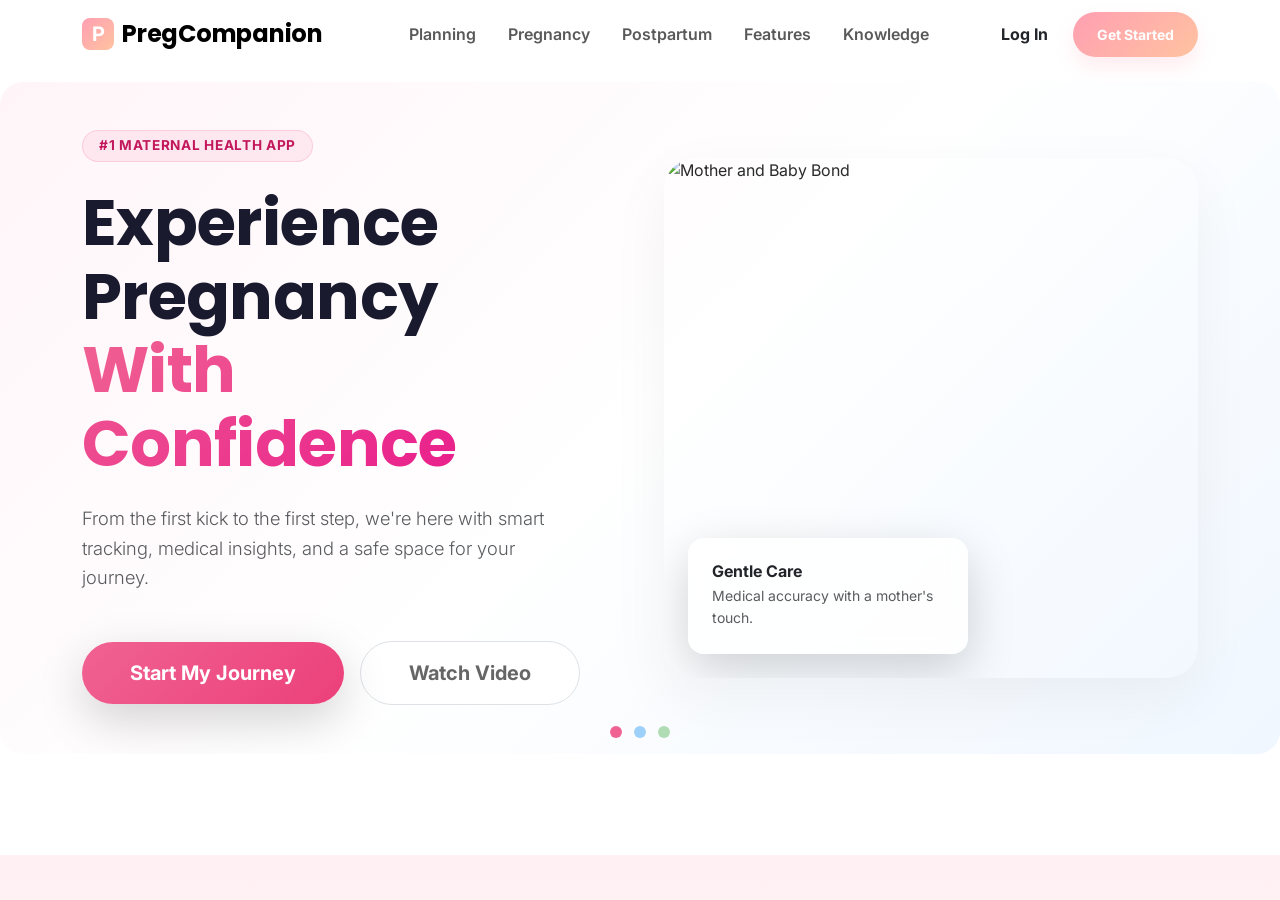
==== commit fefc0e2f: "feat: add initial pregnancy and fertility calculator application with modular tools, comprehensive s" ====
--- a/index.html
+++ b/index.html
@@ -58,10 +58,16 @@
                 <span class="fs-4 d-none d-sm-inline">PregCompanion</span>
             </a>
 
-            <button class="navbar-toggler border-0 shadow-none" type="button" data-bs-toggle="collapse"
-                data-bs-target="#navbarSupportedContent">
-                <i class="bi bi-grid-fill fs-3"></i>
-            </button>
+            <div class="d-flex align-items-center gap-2">
+                <button class="btn border-0 shadow-none site-nav-link p-2 d-lg-none" data-page="profile"
+                    title="Settings">
+                    <i class="bi bi-gear-fill fs-4 text-secondary"></i>
+                </button>
+                <button class="navbar-toggler border-0 shadow-none p-1" type="button" data-bs-toggle="collapse"
+                    data-bs-target="#navbarSupportedContent">
+                    <i class="bi bi-grid-fill fs-3"></i>
+                </button>
+            </div>
 
             <div class="collapse navbar-collapse" id="navbarSupportedContent">
                 <ul class="navbar-nav mx-auto mb-2 mb-lg-0 gap-lg-4">
@@ -133,6 +139,10 @@
                         </li>
                         <li class="nav-item">
                             <a class="nav-link fw-semibold" href="#features-section">Features</a>
+                        </li>
+                        <li class="nav-item">
+                            <a class="nav-link fw-semibold" href="javascript:void(0)"
+                                onclick="Companion.UI.showModule('resources')">Knowledge</a>
                         </li>
                     </ul>
 
@@ -240,9 +250,10 @@
                                                 class="btn btn-lg text-white rounded-pill px-5 py-3 shadow-lg"
                                                 style="background:linear-gradient(135deg,#1976d2,#1565c0);border:none; font-weight: 700;">Explore
                                                 Features</button>
-                                            <button class="btn btn-lg btn-white border rounded-pill px-5 py-3 fw-bold"
+                                            <a href="#tools-section"
+                                                class="btn btn-lg btn-white border rounded-pill px-5 py-3 fw-bold text-decoration-none"
                                                 style="color: #666;">See
-                                                UI Demo</button>
+                                                UI Demo</a>
                                         </div>
                                     </div>
                                     <div class="col-lg-6 d-none d-lg-block">
@@ -730,12 +741,13 @@
         </div>
 
         <!-- wrapper for centered modals -->
-        <div id="ob-modal-wrapper" class="d-flex align-items-center justify-content-center w-100 min-vh-100 d-none"
-            style="padding:2rem; background: radial-gradient(circle at 10% 20%, rgba(255, 159, 178, 0.05) 0%, transparent 40%), radial-gradient(circle at 90% 80%, rgba(195, 166, 255, 0.05) 0%, transparent 40%);">
+        <div id="ob-modal-wrapper"
+            class="d-flex align-items-center justify-content-center w-100 min-vh-100 d-none p-3 p-md-5"
+            style="background: radial-gradient(circle at 10% 20%, rgba(255, 159, 178, 0.05) 0%, transparent 40%), radial-gradient(circle at 90% 80%, rgba(195, 166, 255, 0.05) 0%, transparent 40%);">
 
             <!-- Step 2: Stage Selection -->
-            <div class="onboarding-step d-none w-100 glass-card reveal-up" id="ob-step-2"
-                style="max-width:520px; border:none; padding: 2.5rem;">
+            <div class="onboarding-step d-none w-100 glass-card reveal-up p-4 p-md-5" id="ob-step-2"
+                style="max-width:520px; border:none;">
                 <div class="text-center mb-4">
                     <div
                         style="color:#f06292;font-size:.85rem;font-weight:700;letter-spacing:.1em;margin-bottom:.5rem;">
@@ -772,15 +784,19 @@
                         </div>
                     </div>
                 </div>
-                <button onclick="obNext(3)" id="ob-stage-next" class="btn btn-premium w-100 py-3 mt-4"
-                    style="opacity:.5;pointer-events:none;">
-                    Continue <i class="bi bi-arrow-right ms-2"></i>
-                </button>
+                <div class="d-flex gap-3 mt-4">
+                    <button onclick="history.back()"
+                        class="btn btn-light rounded-pill fw-bold py-3 flex-grow-1">Back</button>
+                    <button onclick="obNext(3)" id="ob-stage-next" class="btn btn-premium flex-grow-1 py-3"
+                        style="opacity:.5;pointer-events:none;">
+                        Continue <i class="bi bi-arrow-right ms-2"></i>
+                    </button>
+                </div>
             </div>
 
             <!-- Step 3: Dates -->
-            <div class="onboarding-step d-none w-100 glass-card reveal-up" id="ob-step-3"
-                style="max-width:520px; border:none; padding: 2.5rem;">
+            <div class="onboarding-step d-none w-100 glass-card reveal-up p-4 p-md-5" id="ob-step-3"
+                style="max-width:520px; border:none;">
                 <div class="text-center mb-4">
                     <div
                         style="color:#f06292;font-size:.85rem;font-weight:700;letter-spacing:.1em;margin-bottom:.5rem;">
@@ -792,7 +808,7 @@
                     <div id="ob-lmp-group">
                         <label class="fw-bold small poppins text-uppercase tracking-wider mb-2 d-block">First Day of
                             Last Period (LMP)</label>
-                        <input type="date" id="ob-lmp-input" class="form-control premium-input shadow-none"
+                        <input type="date" required id="ob-lmp-input" class="form-control premium-input shadow-none"
                             oninput="obUpdateEDD()">
                         <div id="ob-edd-preview" class="mt-3 p-3 rounded-4"
                             style="background: rgba(255, 159, 178, 0.1); color: #c2185b; display:none;">
@@ -811,12 +827,12 @@
                     <div id="ob-birth-group" class="d-none">
                         <label class="fw-bold small poppins text-uppercase tracking-wider mb-2 d-block">Baby's Birth
                             Date</label>
-                        <input type="date" id="ob-birth-input" class="form-control premium-input shadow-none">
+                        <input type="date" required id="ob-birth-input" class="form-control premium-input shadow-none">
                     </div>
                 </div>
 
                 <div class="d-flex gap-3 mt-5">
-                    <button onclick="obNext(2)"
+                    <button onclick="history.back()"
                         class="btn btn-light rounded-pill fw-bold py-3 flex-grow-1">Back</button>
                     <button onclick="obFinish()" class="btn btn-premium py-3 flex-grow-1">Finish Setup</button>
                 </div>
@@ -932,15 +948,20 @@
             Companion.Data.save('profile', profile);
 
             // Hide onboarding, show app
-            document.getElementById('onboarding-host').classList.add('d-none');
-            document.getElementById('main-content').classList.remove('d-none');
-            document.getElementById('hero-banner').classList.add('d-none');
-            document.getElementById('hero-banner').classList.remove('active');
-            document.getElementById('mainNavbar').classList.remove('d-none');
+            document.getElementById('onboarding-host')?.classList.add('d-none');
+            document.getElementById('main-content')?.classList.remove('d-none');
+            document.getElementById('hero-banner')?.classList.add('d-none');
+            document.getElementById('hero-banner')?.classList.remove('active');
+            document.getElementById('mainNavbar')?.classList.remove('d-none');
             document.querySelector('footer.site-footer')?.classList.remove('d-none');
 
             // Load the dashboard
             Companion.Dashboard.loadCompanion(profile);
+
+            // Update History State to 'home' and clear onboarding history
+            if (Companion.Navigation) {
+                history.replaceState({ type: 'page', page: 'home' }, '');
+            }
         }
     </script>
 
@@ -951,40 +972,40 @@
 
         <!-- HOMEPAGE -->
         <section id="page-home" class="site-page">
-            <div class="site-wrapper pt-5 pb-3" style="padding-top:5rem!important">
+            <div class="site-wrapper pt-4 pb-0" style="padding-top:4rem!important">
                 <div id="alert-host"></div>
-                <div class="d-flex justify-content-between align-items-end mb-4 reveal-up">
+                <div class="d-flex justify-content-between align-items-end mb-2 reveal-up">
                     <div class="d-flex align-items-center gap-3">
                         <div>
                             <div class="subtitle text-accent mb-2">Good Afternoon, <span id="home-user-name">Amma</span>
                             </div>
                             <h1 class="fw-bold mb-0">Your Pregnancy <span class="text-accent">Overview</span></h1>
                         </div>
-                        <button
-                            class="btn btn-soft-primary rounded-circle p-3 d-flex align-items-center justify-content-center site-nav-link"
-                            data-page="profile" style="width: 50px; height: 50px;" title="Settings">
-                            <i class="bi bi-gear-fill fs-4"></i>
-                        </button>
                     </div>
                 </div>
             </div>
 
-            <div class="site-wrapper section-padding">
+            <div class="site-wrapper mt-4 mb-5">
                 <!-- Pregnancy Status & Mini Calendar -->
-                <div class="row g-4 mb-5 reveal-up">
+                <div class="row g-4 mb-4 reveal-up">
                     <div class="col-lg-4">
                         <div class="premium-card p-4 h-100 text-center text-lg-start">
                             <div class="subtitle mb-2">Daily Progress</div>
                             <h3 class="fw-bold mb-3" id="home-gestation-text">14 Weeks 3 Days</h3>
-                            <div class="progress rounded-pill mb-3" style="height: 8px;">
-                                <div id="home-gestation-progress" class="progress-bar bg-primary-rose"
-                                    style="width: 35%"></div>
+                            <div class="progress rounded-pill mb-3 overflow-hidden shadow-sm d-flex"
+                                style="height: 22px; font-size: 0.75rem; border: 1px solid #f8bbd0; background: #fff;">
+                                <div id="home-gestation-progress" class="progress-bar fw-bold"
+                                    style="background: linear-gradient(135deg, #F48FB1, #f06292); width: 0%; transition: width 1s ease;">
+                                </div>
+                                <div id="home-gestation-remaining" class="progress-bar bg-light text-muted fw-bold"
+                                    style="width: 100%; transition: width 1s ease;"></div>
                             </div>
                             <div class="d-flex justify-content-between x-small text-muted">
                                 <span>Conception</span>
                                 <span id="home-edd-display">Due: Oct 24</span>
                             </div>
-                            <div class="mt-4 p-3 bg-soft-rose rounded-20 d-inline-block" id="home-countdown">
+                            <div class="mt-4 p-3 bg-soft-rose rounded-20 d-inline-block" id="home-countdown"
+                                style="width: 260px; max-width: 100%;">
                                 <div class="text-center x-small text-muted">Calculating Journey Time...</div>
                             </div>
                         </div>
@@ -1584,37 +1605,26 @@
             <div class="site-wrapper section-padding">
                 <h2 class="hero-title text-start mb-5 reveal-up">Knowledge <span class="text-accent">Hub.</span></h2>
 
-                <div class="row g-4 reveal-up">
-                    <div class="col-md-6">
-                        <div class="premium-card p-0 overflow-hidden h-100">
-                            <div style="height: 240px; background: var(--primary-rose-soft);"
-                                class="d-flex align-items-center justify-content-center">
-                                <i class="bi bi-egg-fried text-primary-rose" style="font-size: 4rem;"></i>
-                            </div>
-                            <div class="p-4">
-                                <h4 class="fw-bold">Healthy Eating Guide</h4>
-                                <p class="text-muted small">Discover the essential vitamins and nutrients you need for a
-                                    healthy pregnancy.</p>
-                                <button class="btn btn-link p-0 text-accent fw-bold text-decoration-none">Read Article
-                                    <i class="bi bi-arrow-right"></i></button>
-                            </div>
-                        </div>
-                    </div>
-                    <div class="col-md-6">
-                        <div class="premium-card p-0 overflow-hidden h-100">
-                            <div style="height: 240px; background: var(--accent-blue-soft);"
-                                class="d-flex align-items-center justify-content-center">
-                                <i class="bi bi-wind text-accent" style="font-size: 4rem;"></i>
-                            </div>
-                            <div class="p-4">
-                                <h4 class="fw-bold">Yoga & Breathing</h4>
-                                <p class="text-muted small">Gentle exercises and meditation techniques to keep you calm
-                                    and flexible.</p>
-                                <button class="btn btn-link p-0 text-accent fw-bold text-decoration-none">Read Article
-                                    <i class="bi bi-arrow-right"></i></button>
-                            </div>
-                        </div>
-                    </div>
+                <div class="search-container mb-5 reveal-up">
+                    <div class="premium-card p-2 border-0 shadow-sm rounded-pill d-flex align-items-center bg-white">
+                        <i class="bi bi-search ms-3 me-2 text-muted"></i>
+                        <input type="text" id="knowledge-search-input"
+                            class="form-control border-0 bg-transparent shadow-none"
+                            placeholder="Search for articles (e.g. breastfeeding, scans, recovery...)"
+                            onkeyup="Companion.UI.searchArticles(this.value)">
+                    </div>
+                </div>
+
+                <div class="row g-4 reveal-up" id="resources-hub-grid">
+                    <!-- Dynamic Grid Root -->
+                </div>
+
+                <!-- Knowledge Hub Overlay -->
+                <div id="resources-module-overlay" class="mt-5 pt-5 d-none">
+                    <button class="btn btn-link text-dark p-0 mb-4" id="close-resources-overlay">
+                        <i class="bi bi-arrow-left me-2"></i>Back to Knowledge Hub
+                    </button>
+                    <div id="resources-module-content-host"></div>
                 </div>
             </div>
         </section>
@@ -1661,7 +1671,7 @@
                             Dates</h5>
                         <div class="mb-3">
                             <label class="form-label small fw-bold">Last Menstrual Period (LMP)</label>
-                            <input type="date" class="form-control rounded-pill px-4" id="profile-lmp-input">
+                            <input type="date" required class="form-control rounded-pill px-4" id="profile-lmp-input">
                             <div class="form-text x-small">Your due date will be automatically recalculated.</div>
                         </div>
                         <div class="mb-4">
@@ -1967,18 +1977,6 @@
                 <button class="btn btn-info rounded-pill px-4 text-white">Add New Photo</button>
             </div>
         </div>
-
-        <!-- Birth Plan Module -->
-        <div id="module-birth-plan" class="companion-module d-none">
-            <h3 class="fw-bold mb-4">Birth Plan</h3>
-            <div class="premium-card p-4 text-center py-5">
-                <i class="bi bi-stars display-1 text-accent mb-3 opacity-50"></i>
-                <h5 class="fw-bold text-dark">Design Your Experience</h5>
-                <p class="text-muted small mb-4">Define your preferences for labor, delivery, and newborn care to share
-                    with your medical team.</p>
-                <button class="btn btn-premium rounded-pill px-4">Create Birth Plan</button>
-            </div>
-        </div>
     </div>
 
     <!-- Scripts -->
@@ -1989,6 +1987,9 @@
     <script>dayjs.extend(window.dayjs_plugin_isBetween)</script>
     <script src="https://cdn.jsdelivr.net/npm/chart.js"></script>
     <script src="https://cdn.jsdelivr.net/npm/canvas-confetti@1.6.0/dist/confetti.browser.min.js"></script>
+
+    <!-- Data Repository -->
+    <script src="js/data/knowledge-base.js"></script>
 
     <!-- Core Logic -->
     <script src="js/calculator.js"></script>
@@ -2045,9 +2046,13 @@
     <script src="js/modules/tool-stop-bang.js"></script>
     <script src="js/modules/calc-safe-period.js"></script>
     <script src="js/modules/premium-ui.js"></script>
+    <script src="js/modules/navigation-handler.js"></script>
 
     <script>
         $(document).ready(function () {
+            // Initialize Navigation Management for Back Button Support
+            if (Companion.Navigation) Companion.Navigation.init();
+
             console.log("Initializing Free Tools & Calculators...");
             // Initialize All Feature Modules
             if (Companion.UI) {
--- a/css/styles.css
+++ b/css/styles.css
@@ -44,6 +44,15 @@
     --shadow-premium: 0 20px 60px rgba(0, 0, 0, 0.3);
 }
 
+/* Explicit Dark Mode Overrides for Bootstrap Defaults */
+[data-theme="dark"] .text-muted {
+    color: var(--text-muted) !important;
+}
+
+[data-theme="dark"] .navbar-brand {
+    color: var(--text-main) !important;
+}
+
 /* --- Animated Background Blobs --- */
 .bg-blobs {
     position: fixed;
@@ -538,18 +547,19 @@
     display: flex;
     gap: 20px;
     overflow-x: auto;
-    padding: 20px 4px 40px;
+    padding: 20px 24px 40px; /* Increased side padding for better scroll end */
+    margin: 0 -24px; /* Pull to edges of site-wrapper */
     scrollbar-width: none;
-    /* Hide scrollbar Firefox */
+    -ms-overflow-style: none;
+    -webkit-overflow-scrolling: touch;
 }
 
 .scroll-container::-webkit-scrollbar {
     display: none;
-    /* Hide scrollbar Chrome/Safari */
 }
 
 .event-card {
-    min-width: 280px;
+    flex: 0 0 280px; /* Force size and prevent shrinking */
     background: var(--card-bg);
     border-radius: var(--border-radius-md);
     padding: 24px;
@@ -565,7 +575,7 @@
 
 .tile-btn {
     padding: 30px 20px;
-    background: white;
+    background: var(--card-bg);
     border-radius: 24px;
     display: flex;
     flex-direction: column;
@@ -580,7 +590,7 @@
 
 .tile-btn:hover {
     transform: translateY(-8px);
-    background: white;
+    background: var(--card-bg);
     border-color: rgba(244, 143, 177, 0.2);
     box-shadow: 0 20px 40px rgba(0, 0, 0, 0.06);
 }
--- a/css/premium-theme.css
+++ b/css/premium-theme.css
@@ -432,4 +432,63 @@
     text-transform: uppercase;
     margin-bottom: 1.5rem;
     font-weight: 800;
+}
+
+/* --- Mobile Navigation Fix --- */
+@media (max-width: 991.98px) {
+    .navbar-premium .navbar-collapse {
+        background: var(--glass-bg);
+        backdrop-filter: blur(25px) saturate(1.8);
+        -webkit-backdrop-filter: blur(25px) saturate(1.8);
+        border: 1px solid var(--glass-border);
+        border-radius: var(--radius-lg);
+        box-shadow: var(--card-shadow);
+        padding: 1.5rem;
+        margin-top: 1rem;
+    }
+}
+
+@media (max-width: 767.98px) {
+    .ob-stage-card {
+        padding: 1rem;
+        gap: 1rem;
+    }
+
+    .ob-icon-box {
+        width: 44px;
+        height: 44px;
+        font-size: 1.2rem;
+    }
+}
+
+/* --- Form Input Fixes for Mobile --- */
+input[type="date"],
+.premium-input {
+    background-color: #f8f9fa !important;
+    border: 2px solid #e9ecef !important;
+    color: #495057 !important;
+    min-height: 54px;
+    border-radius: var(--radius-md);
+}
+
+input[type="date"] {
+    position: relative;
+    font-family: inherit;
+    /* Ensure native calendar icon is visible and clickable */
+    appearance: none;
+    -webkit-appearance: none;
+    padding: 12px 16px !important;
+}
+
+input[type="date"]::-webkit-calendar-picker-indicator {
+    background: transparent;
+    bottom: 0;
+    color: transparent;
+    cursor: pointer;
+    height: auto;
+    left: 0;
+    position: absolute;
+    right: 0;
+    top: 0;
+    width: auto;
 }
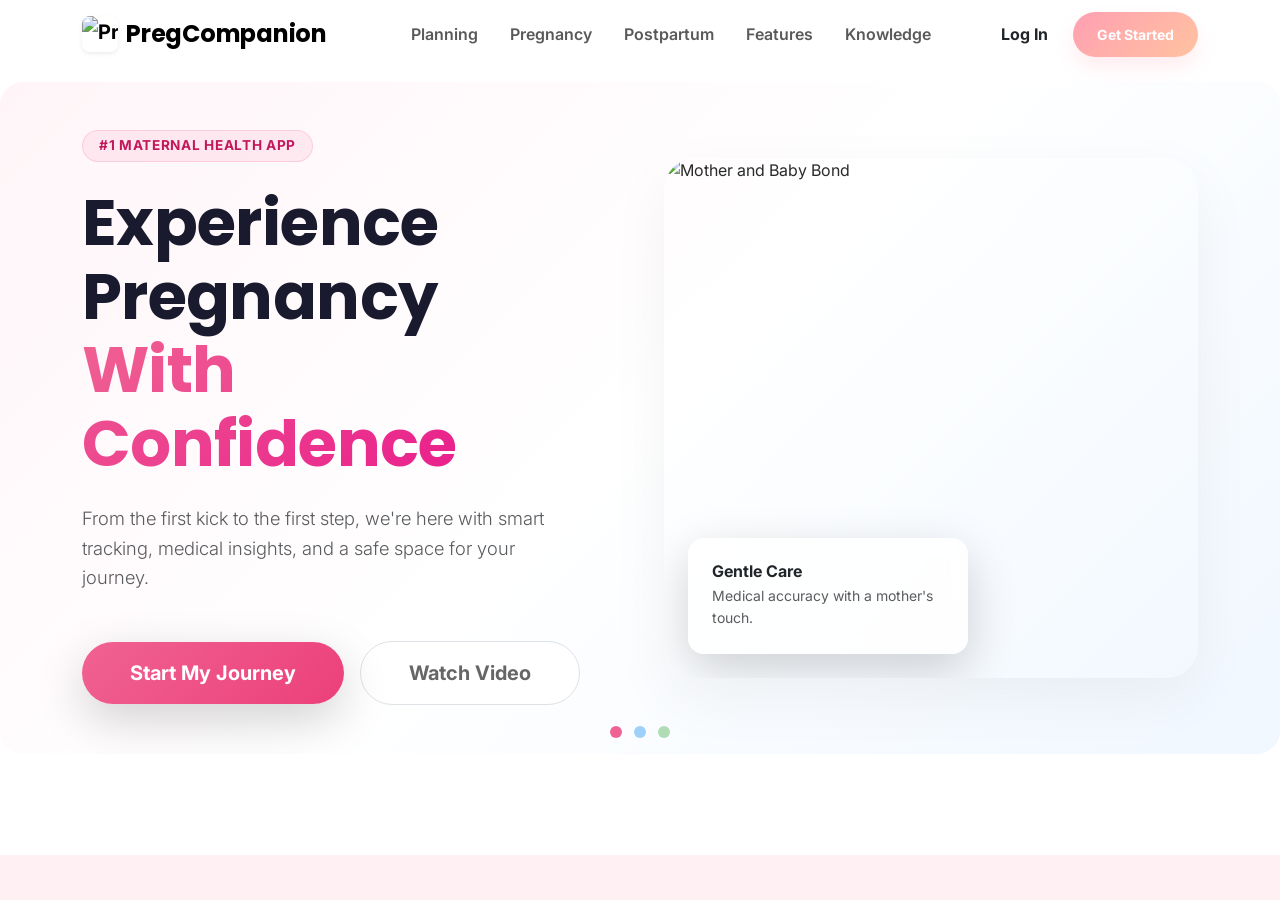
==== commit 98cf3015: "Add new generated image logo to the footer" ====
--- a/index.html
+++ b/index.html
@@ -5,6 +5,7 @@
     <meta charset="UTF-8">
     <meta name="viewport" content="width=device-width, initial-scale=1.0">
     <title>PregCompanion | Modern Maternal Health</title>
+    <link rel="icon" type="image/svg+xml" href="images/favicon.svg">
 
     <!-- Google Fonts -->
     <link rel="preconnect" href="https://fonts.googleapis.com">
@@ -54,7 +55,7 @@
         <div class="container-fluid container-nav max-width-1200 px-lg-5">
             <a class="navbar-brand poppins fw-bold site-nav-link d-flex align-items-center gap-2" href="#"
                 data-page="home">
-                <div class="logo-icon-sm">P</div>
+                <img src="images/logo.png" alt="PregCompanion Logo" width="36" height="36" class="rounded-3 shadow-sm">
                 <span class="fs-4 d-none d-sm-inline">PregCompanion</span>
             </a>
 
@@ -114,7 +115,8 @@
         <nav class="navbar navbar-expand-lg fixed-top navbar-premium scrolled" style="z-index: 2010;">
             <div class="container">
                 <a class="navbar-brand fw-bold d-flex align-items-center gap-2" href="#" onclick="obNext(1)">
-                    <div class="logo-icon-sm" style="background: var(--primary-gradient); color: white;">P</div>
+                    <img src="images/logo.png" alt="PregCompanion Logo" width="36" height="36"
+                        class="rounded-3 shadow-sm">
                     <span class="fs-4 poppins tracking-tight">PregCompanion</span>
                 </a>
 
@@ -1730,7 +1732,8 @@
             <div class="footer-grid">
                 <div>
                     <div class="brand-logo mb-4">
-                        <div class="logo-icon">P</div>
+                        <img src="images/logo.png" alt="PregCompanion Logo" width="36" height="36"
+                            class="rounded-3 shadow-sm">
                         <span>PregCompanion</span>
                     </div>
                     <p class="text-muted small">The ultimate premium companion for a healthy, happy, and calm pregnancy
--- a/css/styles.css
+++ b/css/styles.css
@@ -547,8 +547,10 @@
     display: flex;
     gap: 20px;
     overflow-x: auto;
-    padding: 20px 24px 40px; /* Increased side padding for better scroll end */
-    margin: 0 -24px; /* Pull to edges of site-wrapper */
+    padding: 20px 24px 40px;
+    /* Increased side padding for better scroll end */
+    margin: 0 -24px;
+    /* Pull to edges of site-wrapper */
     scrollbar-width: none;
     -ms-overflow-style: none;
     -webkit-overflow-scrolling: touch;
@@ -559,7 +561,8 @@
 }
 
 .event-card {
-    flex: 0 0 280px; /* Force size and prevent shrinking */
+    flex: 0 0 280px;
+    /* Force size and prevent shrinking */
     background: var(--card-bg);
     border-radius: var(--border-radius-md);
     padding: 24px;
@@ -1347,6 +1350,64 @@
     .modal-body {
         padding: 1.5rem !important;
     }
+
+    .calendar-wrapper {
+        padding: 25px 15px;
+    }
+
+    .calendar-header {
+        flex-direction: column;
+        gap: 15px;
+        align-items: center;
+        justify-content: center;
+    }
+
+    .calendar-header .d-flex {
+        justify-content: center;
+        width: 100%;
+    }
+
+    #cal-month-year {
+        font-size: 2rem !important;
+        text-align: center;
+    }
+
+    .month-grid {
+        gap: 6px;
+    }
+
+    .calendar-day-v2 {
+        font-size: 0.95rem;
+        border-radius: 12px;
+    }
+
+    .custom-timeline-table {
+        font-size: 0.85rem;
+    }
+
+    .custom-timeline-table th,
+    .custom-timeline-table td {
+        padding: 10px 12px !important;
+        white-space: nowrap;
+    }
+
+    .custom-timeline-table th {
+        font-size: 0.75rem;
+    }
+
+    .custom-timeline-table td:last-child {
+        white-space: normal;
+        min-width: 180px;
+    }
+
+    .calendar-wrapper .row.mb-4.text-center .col {
+        padding: 0 2px;
+        font-size: 0.65rem;
+    }
+
+    .calendar-wrapper .ls-wider {
+        letter-spacing: 0 !important;
+    }
 }
 
 
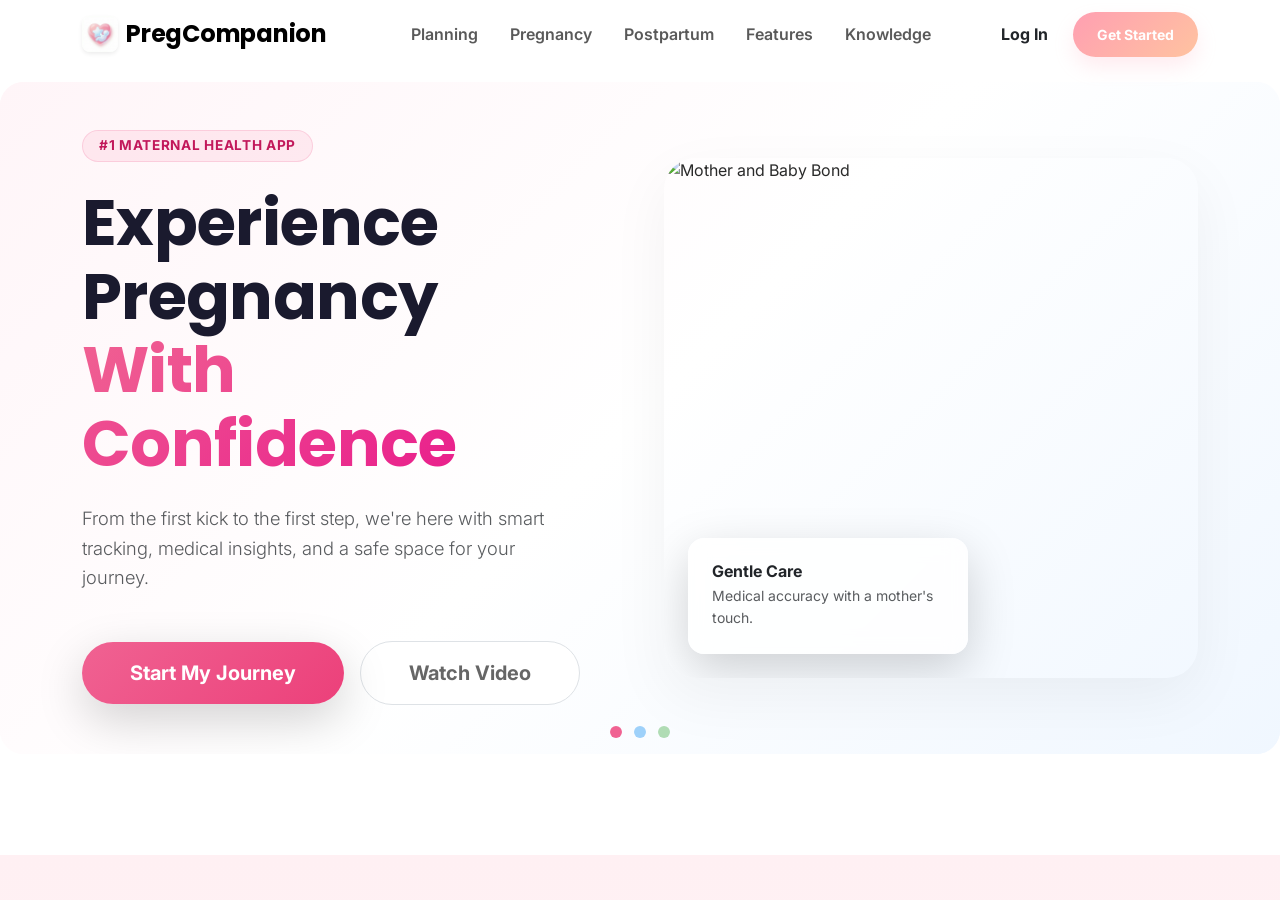
==== commit 5e3ee4ed: "Move logBpModal and logBsModal to body root to prevent Bootstrap backdrop overlay freezing" ====
--- a/index.html
+++ b/index.html
@@ -1772,6 +1772,54 @@
         </div>
     </footer>
 
+            <!-- Modals for Health forms -->
+            <div class="modal fade" id="logBpModal" tabindex="-1">
+                <div class="modal-dialog modal-dialog-centered">
+                    <div class="modal-content border-0 rounded-4 shadow-lg p-3">
+                        <div class="modal-header border-0">
+                            <h5 class="fw-bold mb-0">Log Blood Pressure</h5><button type="button" class="btn-close"
+                                data-bs-dismiss="modal"></button>
+                        </div>
+                        <div class="modal-body">
+                            <form id="log-bp-form">
+                                <div class="row g-3">
+                                    <div class="col-6"><label class="small fw-bold">Systolic</label><input type="number"
+                                            id="bp-sys-input" class="form-control premium-input" required></div>
+                                    <div class="col-6"><label class="small fw-bold">Diastolic</label><input
+                                            type="number" id="bp-dia-input" class="form-control premium-input" required>
+                                    </div>
+                                </div>
+                                <button type="submit" class="btn btn-primary w-100 mt-4 rounded-pill py-2">Save
+                                    Reading</button>
+                            </form>
+                        </div>
+                    </div>
+                </div>
+            </div>
+
+            <div class="modal fade" id="logBsModal" tabindex="-1">
+                <div class="modal-dialog modal-dialog-centered">
+                    <div class="modal-content border-0 rounded-4 shadow-lg p-3">
+                        <div class="modal-header border-0">
+                            <h5 class="fw-bold mb-0">Log Blood Sugar</h5><button type="button" class="btn-close"
+                                data-bs-dismiss="modal"></button>
+                        </div>
+                        <div class="modal-body">
+                            <form id="log-bs-form">
+                                <div class="mb-3"><label class="small fw-bold">Value (mg/dL)</label><input type="number"
+                                        id="bs-value-input" class="form-control premium-input" required></div>
+                                <div class="mb-3"><label class="small fw-bold">Type</label><select id="bs-type-input"
+                                        class="form-select premium-input">
+                                        <option value="fasting">Fasting</option>
+                                        <option value="post-meal">Post-Meal</option>
+                                    </select></div>
+                                <button type="submit" class="btn btn-danger w-100 mt-4 rounded-pill py-2">Save
+                                    Reading</button>
+                            </form>
+                        </div>
+                    </div>
+                </div>
+            </div>
     <!-- Day Detail Modal -->
     <div class="modal fade" id="dayDetailModal" tabindex="-1" aria-hidden="true">
         <div class="modal-dialog modal-dialog-centered">
@@ -1867,54 +1915,6 @@
                 </div>
             </div>
 
-            <!-- Modals for Health forms -->
-            <div class="modal fade" id="logBpModal" tabindex="-1">
-                <div class="modal-dialog modal-dialog-centered">
-                    <div class="modal-content border-0 rounded-4 shadow-lg p-3">
-                        <div class="modal-header border-0">
-                            <h5 class="fw-bold mb-0">Log Blood Pressure</h5><button type="button" class="btn-close"
-                                data-bs-dismiss="modal"></button>
-                        </div>
-                        <div class="modal-body">
-                            <form id="log-bp-form">
-                                <div class="row g-3">
-                                    <div class="col-6"><label class="small fw-bold">Systolic</label><input type="number"
-                                            id="bp-sys-input" class="form-control premium-input" required></div>
-                                    <div class="col-6"><label class="small fw-bold">Diastolic</label><input
-                                            type="number" id="bp-dia-input" class="form-control premium-input" required>
-                                    </div>
-                                </div>
-                                <button type="submit" class="btn btn-primary w-100 mt-4 rounded-pill py-2">Save
-                                    Reading</button>
-                            </form>
-                        </div>
-                    </div>
-                </div>
-            </div>
-
-            <div class="modal fade" id="logBsModal" tabindex="-1">
-                <div class="modal-dialog modal-dialog-centered">
-                    <div class="modal-content border-0 rounded-4 shadow-lg p-3">
-                        <div class="modal-header border-0">
-                            <h5 class="fw-bold mb-0">Log Blood Sugar</h5><button type="button" class="btn-close"
-                                data-bs-dismiss="modal"></button>
-                        </div>
-                        <div class="modal-body">
-                            <form id="log-bs-form">
-                                <div class="mb-3"><label class="small fw-bold">Value (mg/dL)</label><input type="number"
-                                        id="bs-value-input" class="form-control premium-input" required></div>
-                                <div class="mb-3"><label class="small fw-bold">Type</label><select id="bs-type-input"
-                                        class="form-select premium-input">
-                                        <option value="fasting">Fasting</option>
-                                        <option value="post-meal">Post-Meal</option>
-                                    </select></div>
-                                <button type="submit" class="btn btn-danger w-100 mt-4 rounded-pill py-2">Save
-                                    Reading</button>
-                            </form>
-                        </div>
-                    </div>
-                </div>
-            </div>
         </div>
 
         <!-- Medical Vault Module -->
